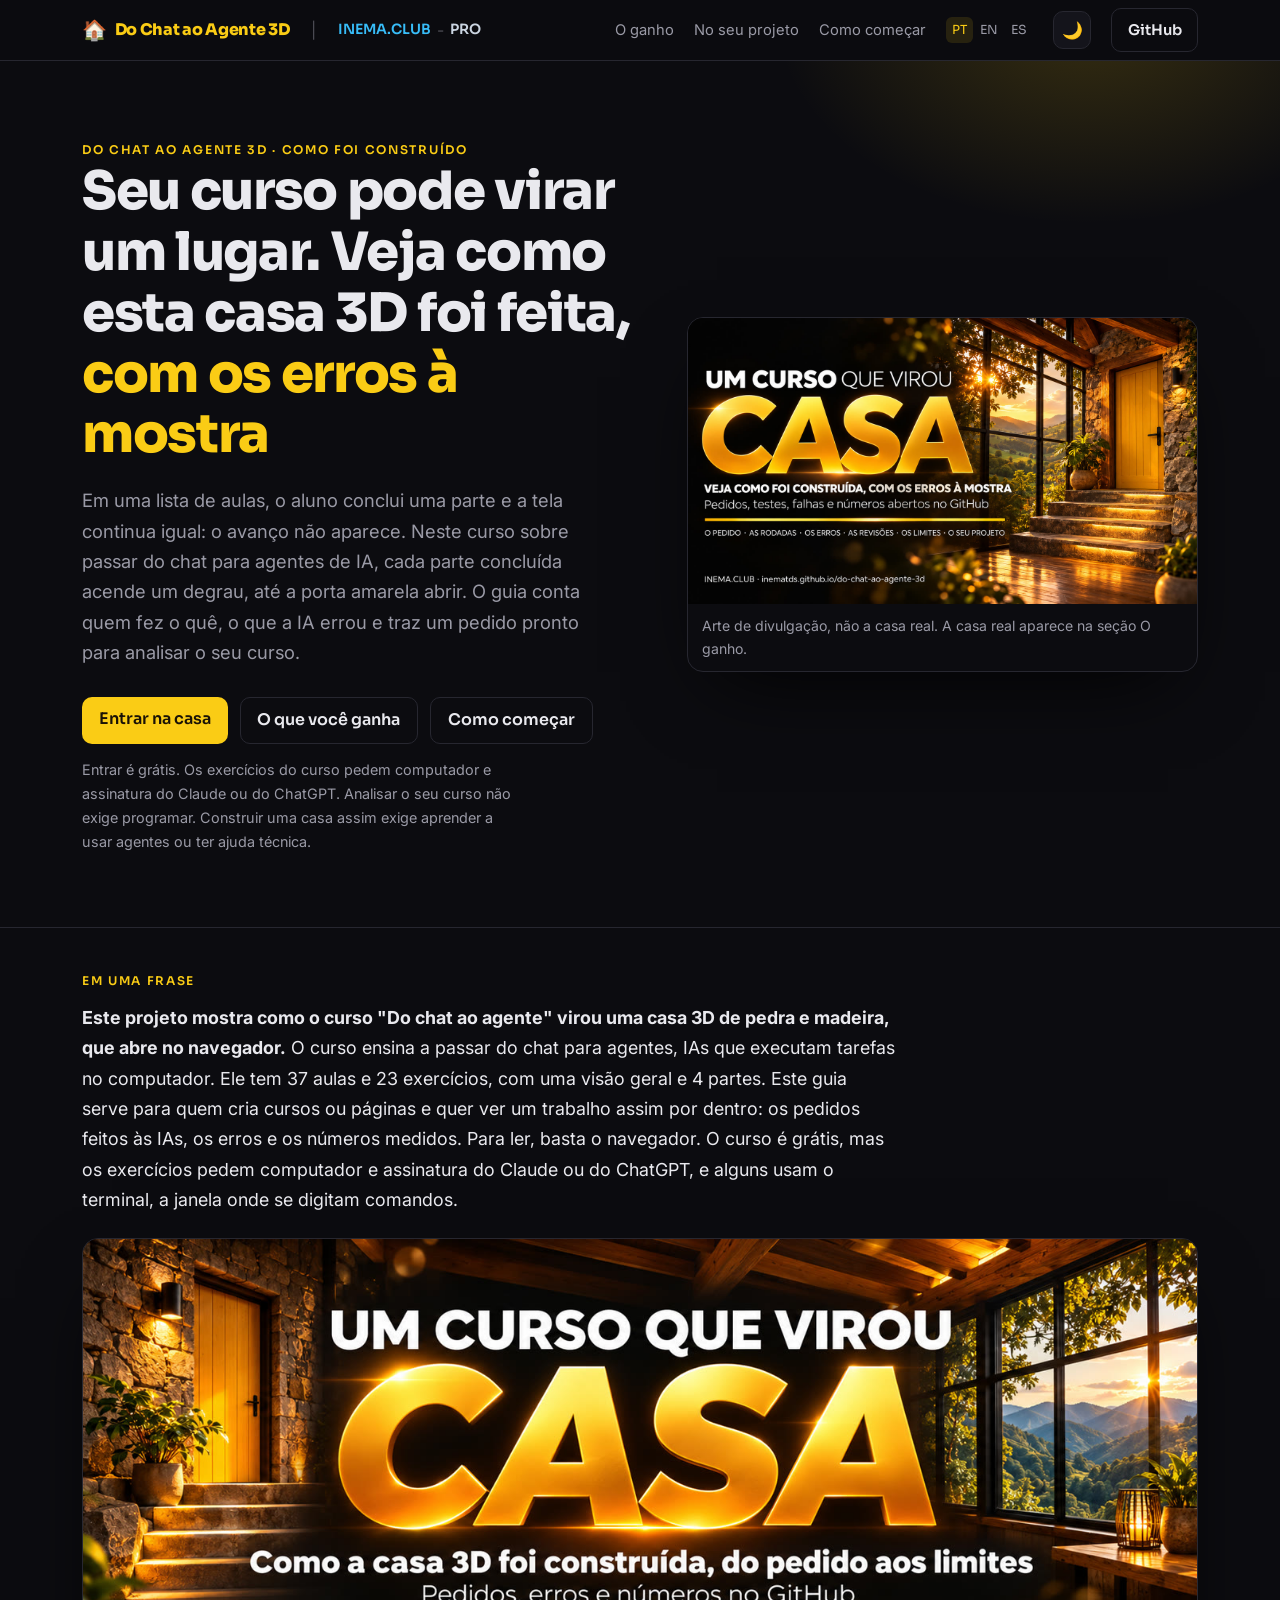
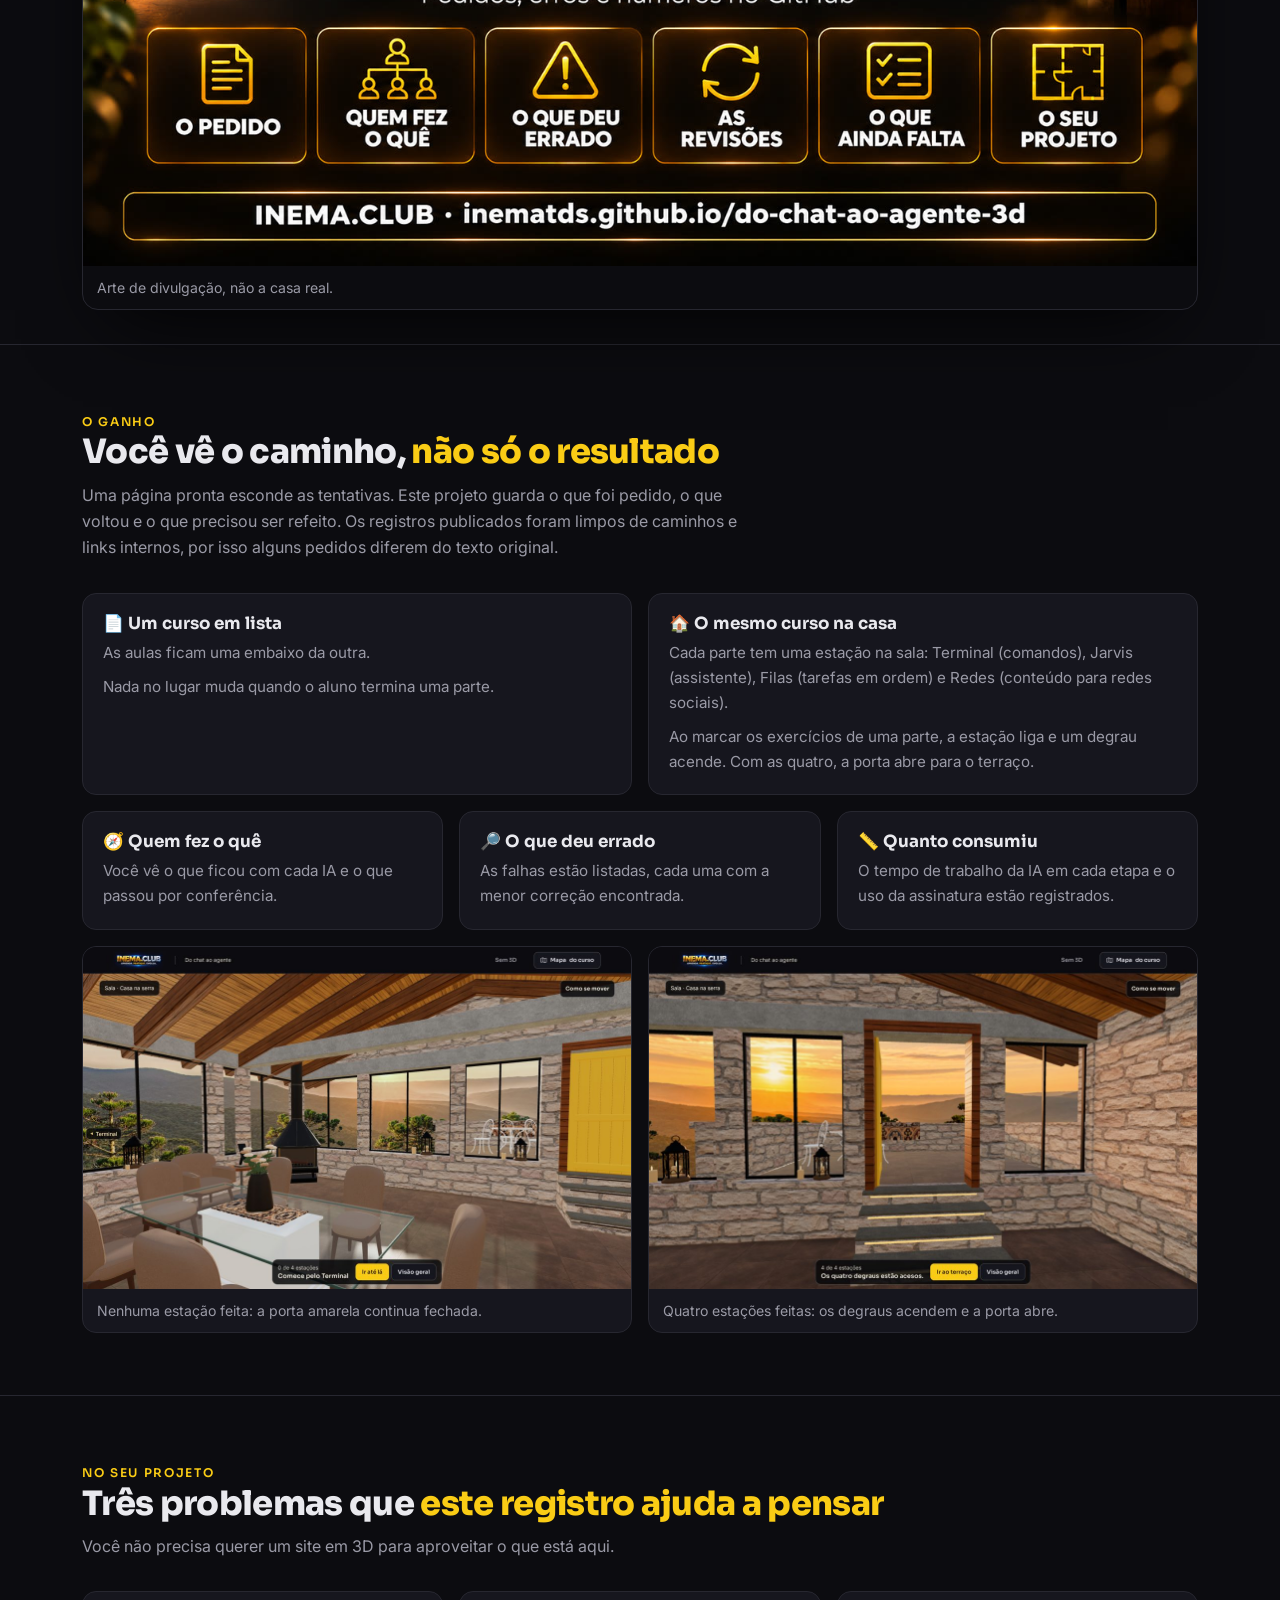
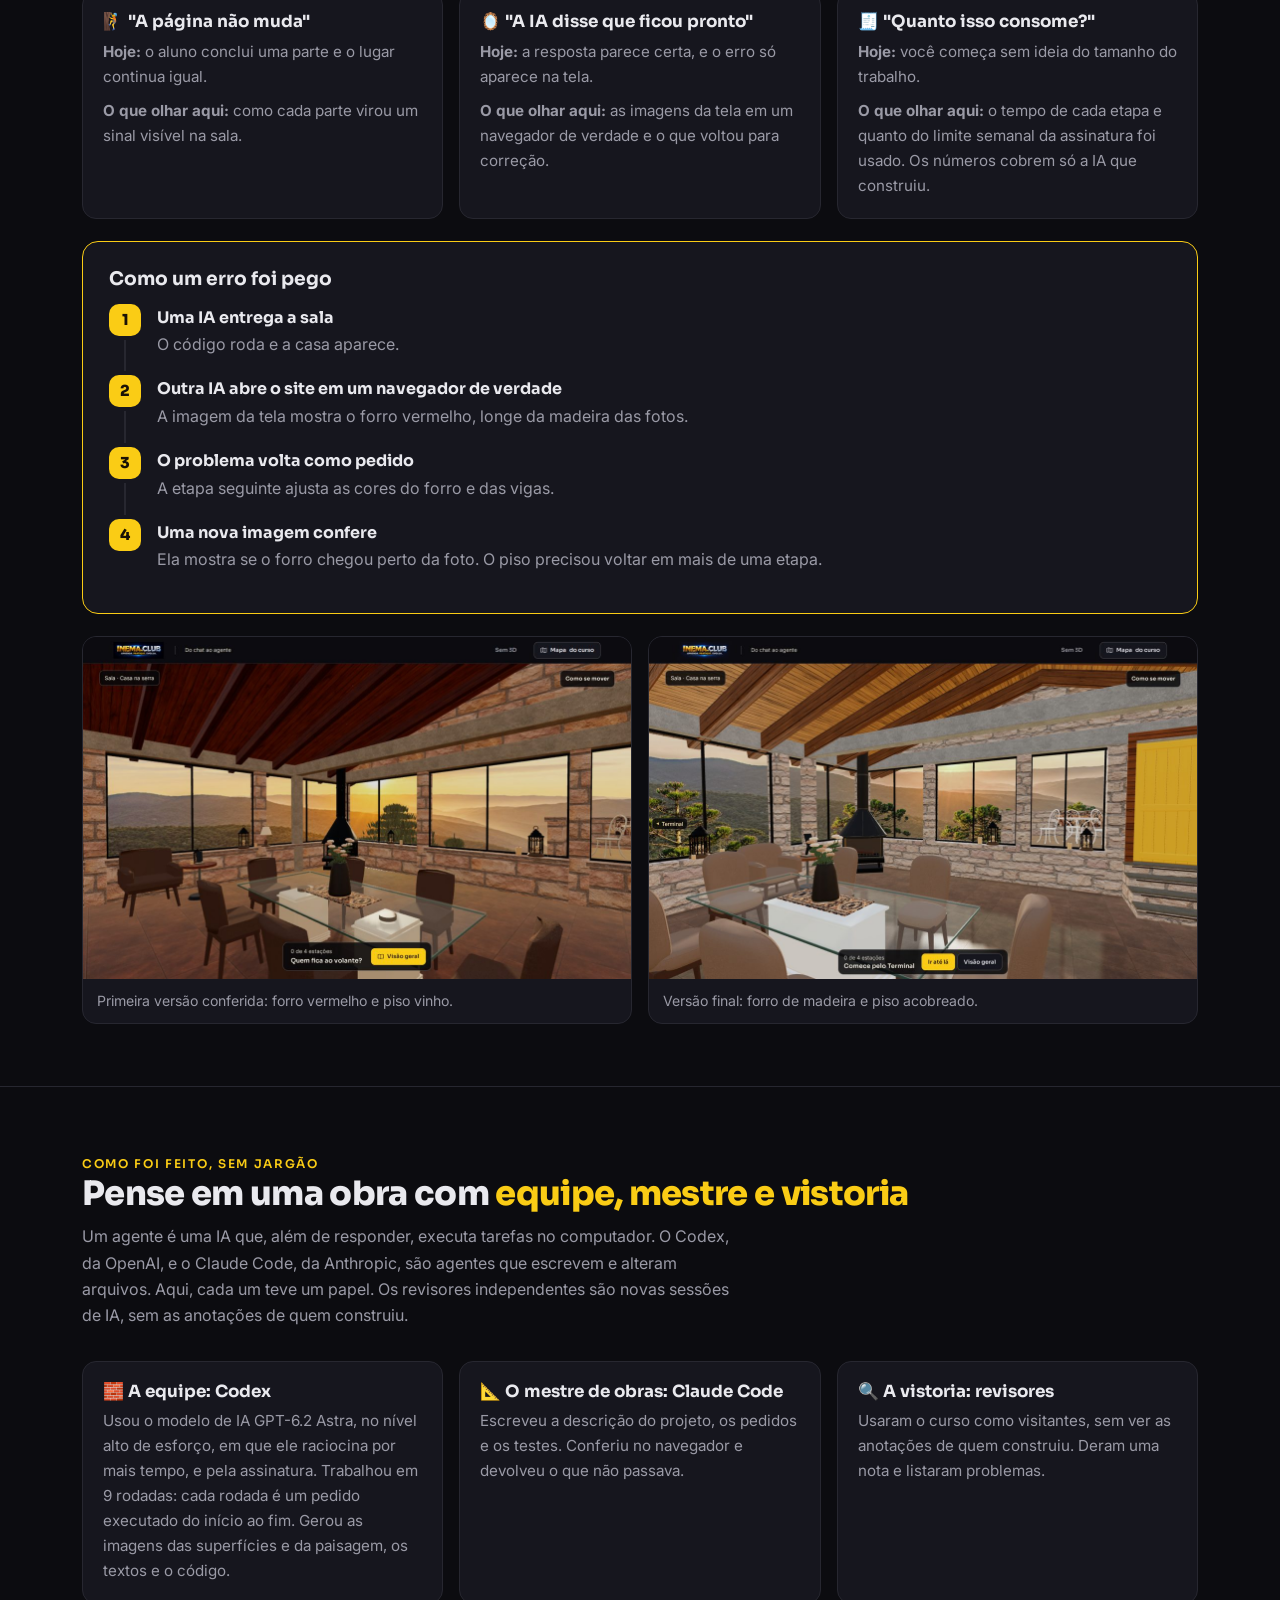
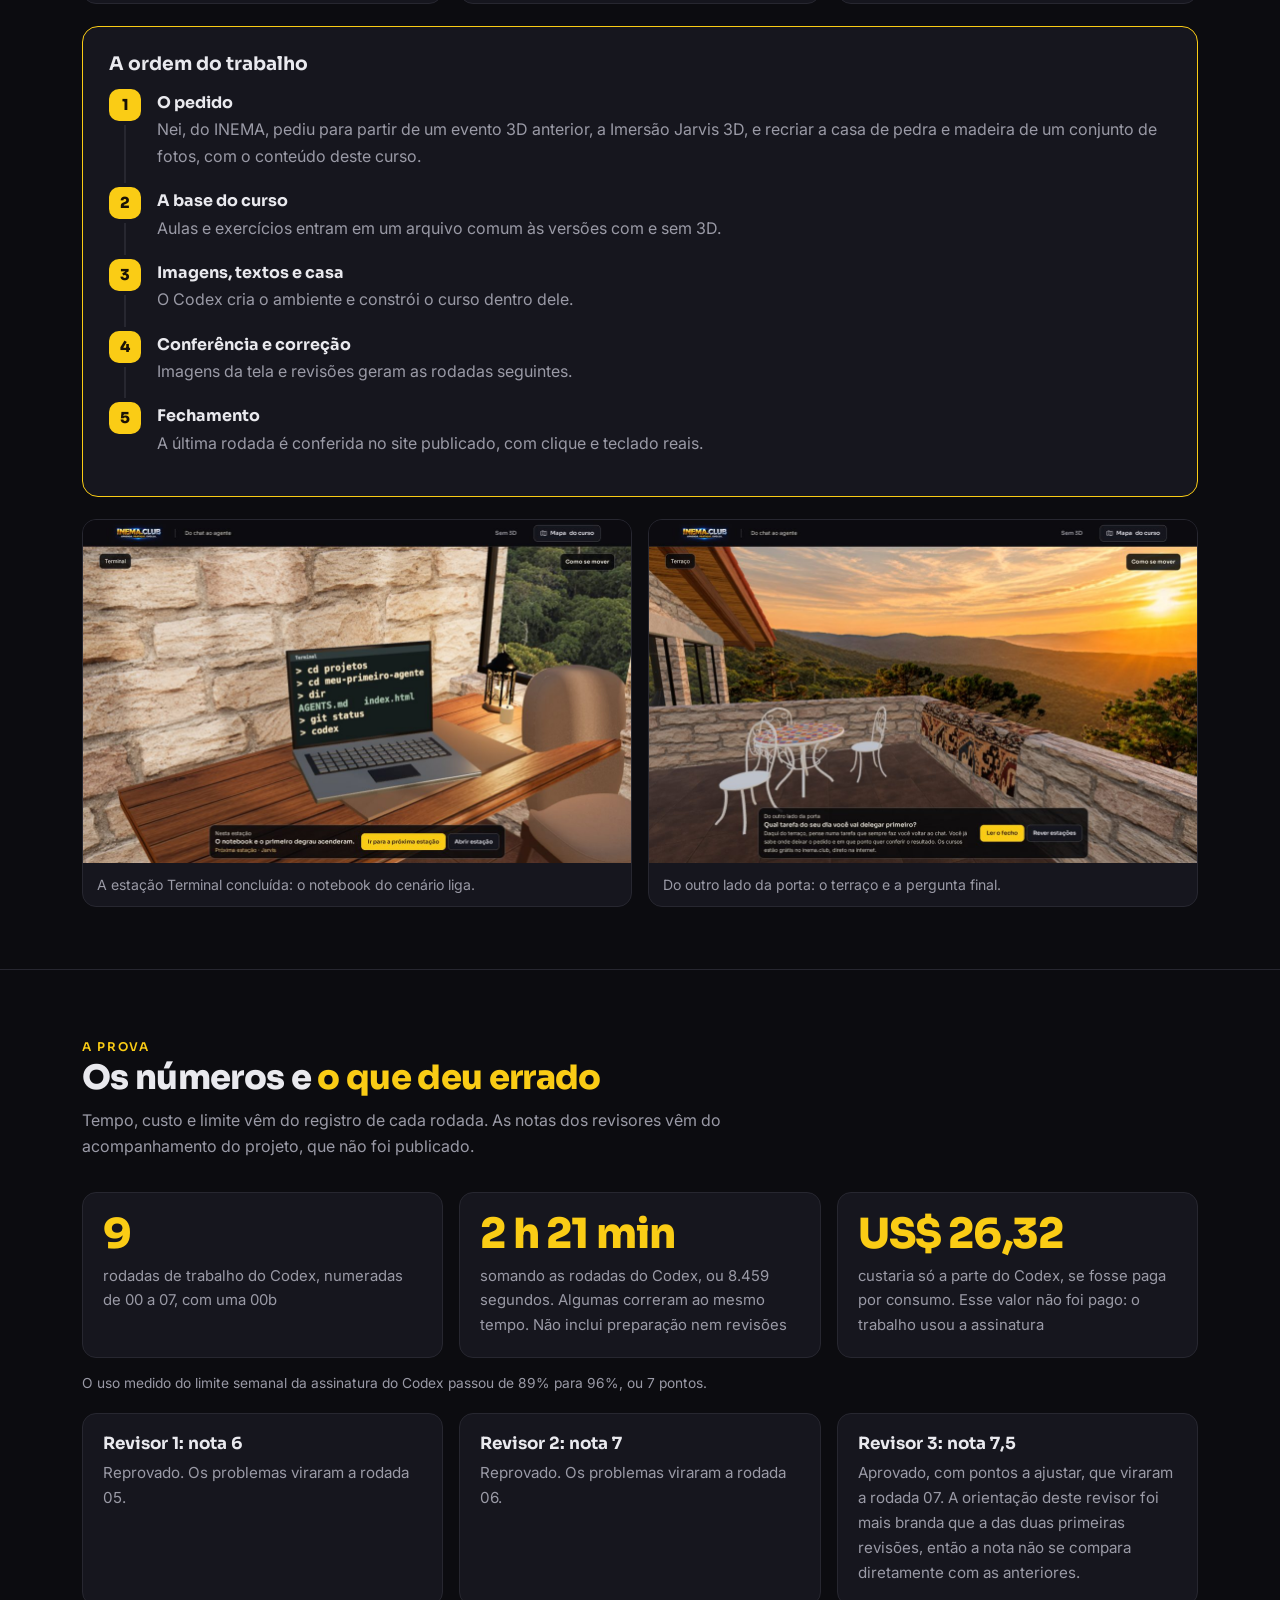
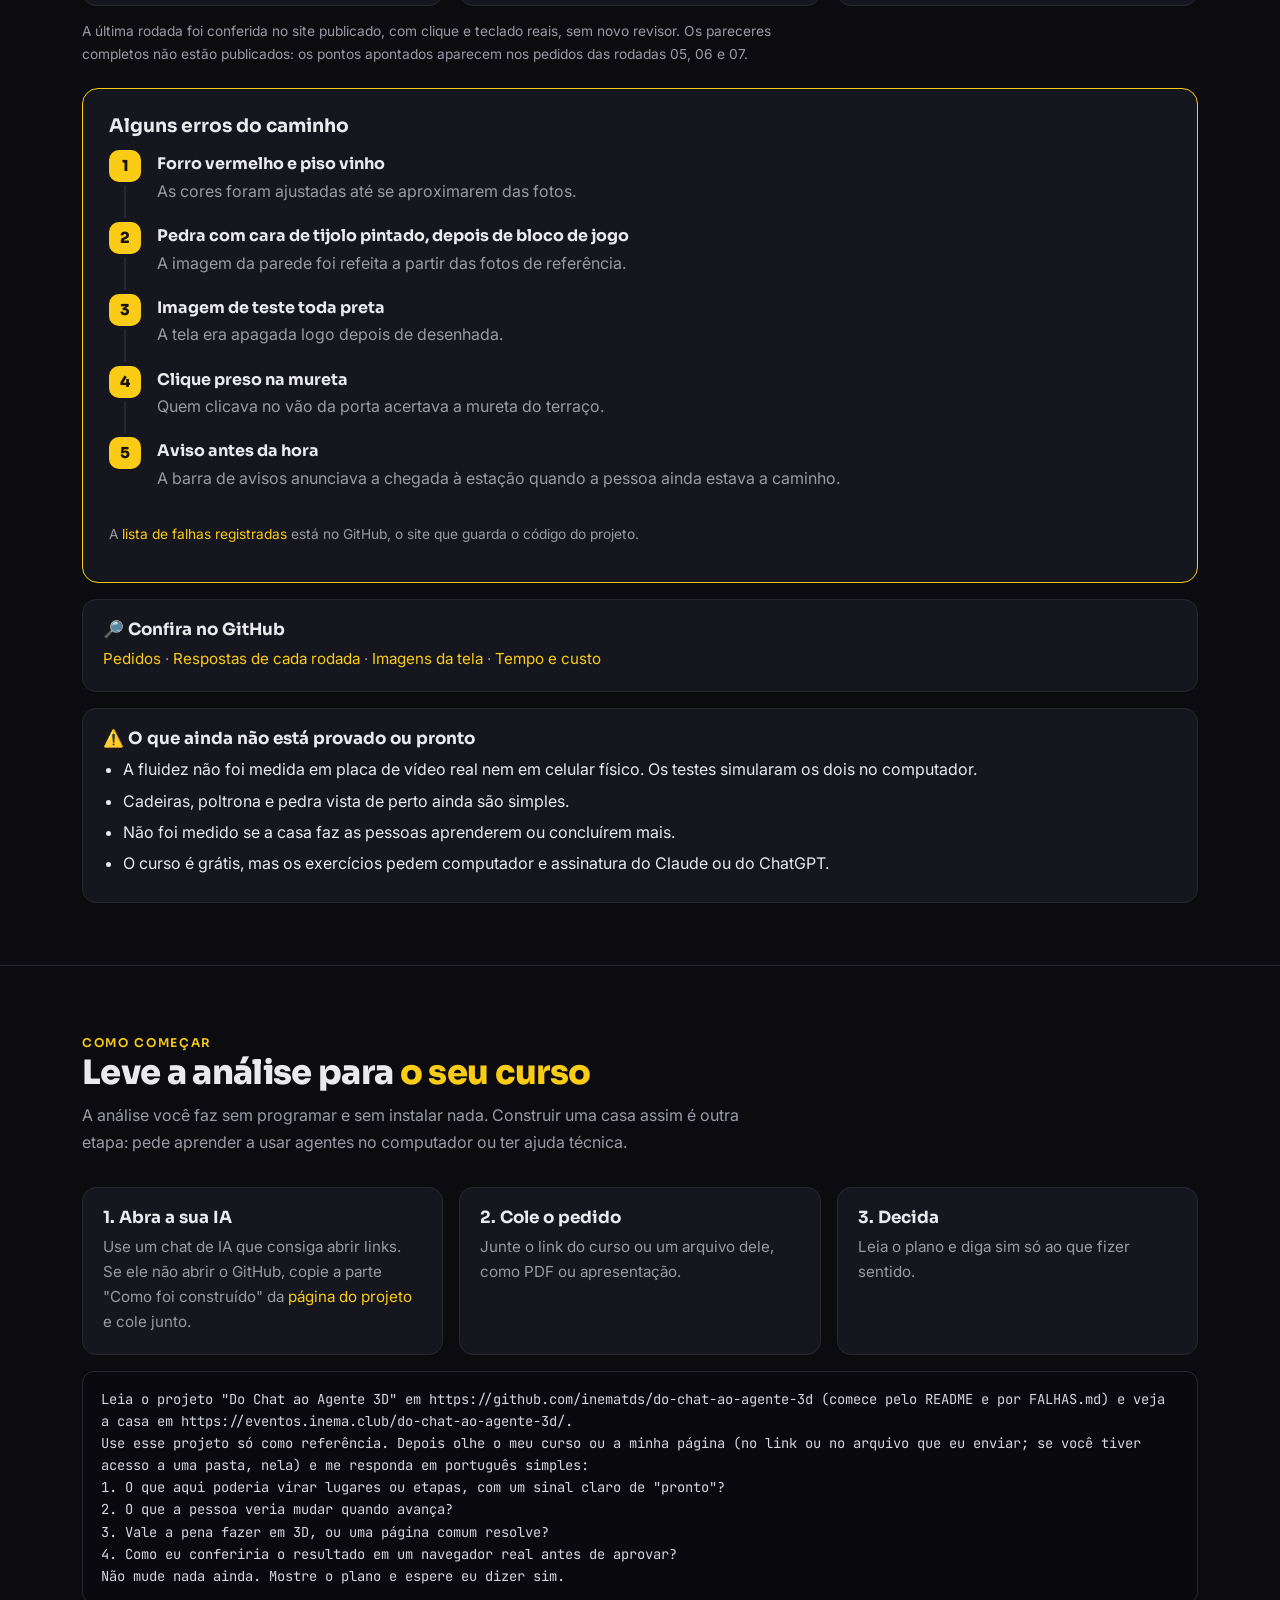
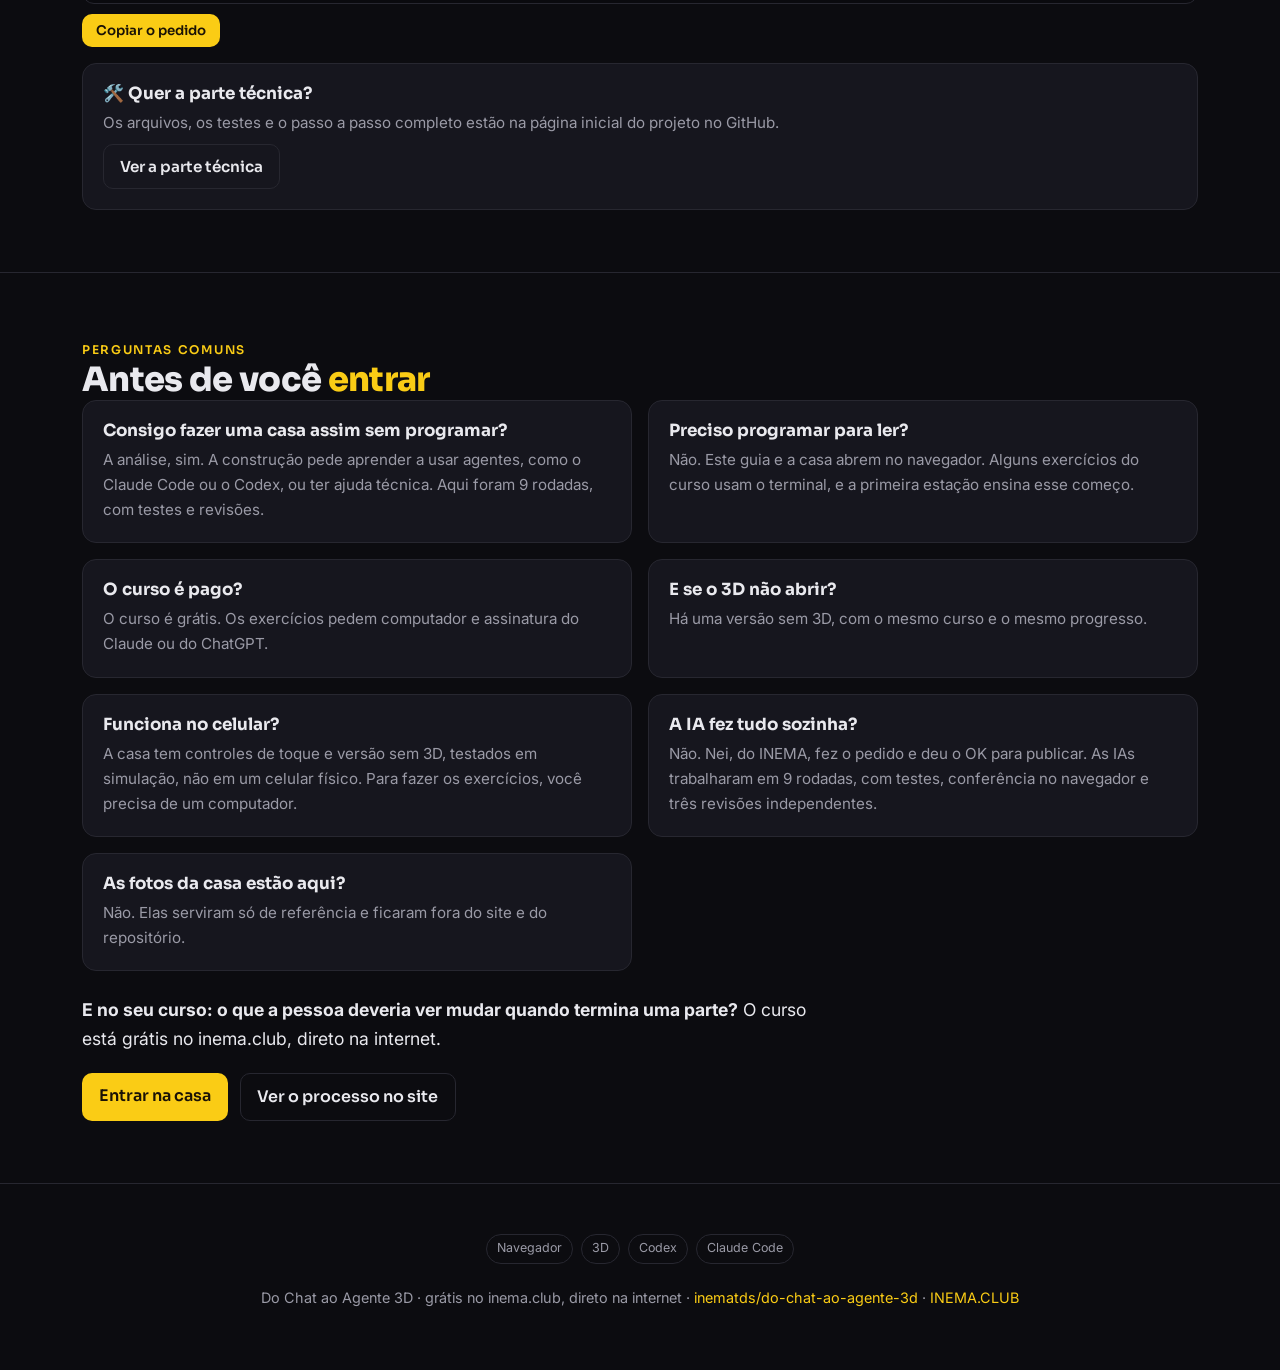
==== guia/index.html @ ab0d3359 "feat: arckhe-do-chat-ao-agente-3d - Arckhé AI" ====
<!DOCTYPE html>
<html lang="pt-BR">
<head>
<meta charset="utf-8">
<meta name="viewport" content="width=device-width, initial-scale=1">
<title>Do Chat ao Agente 3D: como um curso virou uma casa, com os erros à mostra</title>
<meta name="description" content="Veja como o curso Do chat ao agente virou uma casa 3D no navegador: quem fez o quê, o que deu errado, o que foi medido e o que ainda falta.">
<meta property="og:title" content="Do Chat ao Agente 3D: como um curso virou uma casa">
<meta property="og:description" content="Os pedidos, as revisões, os erros e os números de um curso construído em 3D com Codex e Claude Code.">
<link rel="alternate" hreflang="pt-BR" href="https://inematds.github.io/do-chat-ao-agente-3d/guia/">
<link rel="alternate" hreflang="en" href="https://inematds.github.io/do-chat-ao-agente-3d/guia/en/">
<link rel="alternate" hreflang="es" href="https://inematds.github.io/do-chat-ao-agente-3d/guia/es/">
<link rel="canonical" href="https://inematds.github.io/do-chat-ao-agente-3d/guia/">
<meta property="og:image" content="https://inematds.github.io/do-chat-ao-agente-3d/guia/assets/banner.jpg">
<link rel="preconnect" href="https://fonts.googleapis.com">
<link rel="preconnect" href="https://fonts.gstatic.com" crossorigin>
<link href="https://fonts.googleapis.com/css2?family=Sora:wght@400;600;800&family=Inter:wght@400;500;600&family=JetBrains+Mono:wght@400;600&display=swap" rel="stylesheet">
<style>
  :root{
    --bg:#0c0c10; --bg2:#14141b; --card:#16161e; --line:#272730;
    --txt:#e9e9ee; --mut:#9a9aa6; --amb:#FACC15; --amb2:#f0c070; --sky:#38bdf8; --pro:#cbd5e1;
    --fill:#FACC15; --tint:rgba(250,204,21,.12); --ok:#7CE0C6; --bad:#F0918A;
    color-scheme:dark;
  }
  body.light{
    --bg:#f6f7f9; --bg2:#eceef2; --card:#ffffff; --line:#e1e3ea;
    --txt:#1a1a22; --mut:#5b5b68; --amb:#a16207; --amb2:#a16207; --sky:#0369a1; --pro:#b45309;
    --fill:#FACC15; --tint:#FEF9C3; --ok:#0E6B55; --bad:#A83426;
    color-scheme:light;
  }
  body.light .hero .glow{opacity:.5}
  body.light pre{background:#0e0e14;color:#d6d6e0}
  body.light pre .c{color:#8a8a98}
  body.light pre .k{color:#f0c070}
  body.light nav{background:rgba(246,247,249,.85)}
  body.light .amb{color:var(--txt);background:linear-gradient(transparent 55%,#FACC15 55%)}
  *{box-sizing:border-box}
  html{scroll-behavior:smooth}
  body{margin:0;background:var(--bg);color:var(--txt);font:16px/1.65 Inter,system-ui,sans-serif;-webkit-font-smoothing:antialiased}
  h1,h2,h3{font-family:Sora,sans-serif;line-height:1.15;margin:0}
  a{color:var(--amb);text-decoration:none}
  body.light main a:not(.btn),body.light footer a{color:#854d0e;text-decoration:underline;text-decoration-color:#FACC15;text-decoration-thickness:3px}
  code,pre{font-family:"JetBrains Mono",monospace}
  p code,li code,td code{font-size:.9em;background:var(--bg2);border:1px solid var(--line);border-radius:6px;padding:.05em .35em}
  .wrap{max-width:1160px;margin:0 auto;padding:0 22px}
  .mut{color:var(--mut)} .amb{color:var(--amb)}
  .chip{display:inline-block;font-size:.75rem;letter-spacing:.14em;text-transform:uppercase;color:var(--amb);font-weight:600;font-family:Sora}
  nav{position:sticky;top:0;z-index:30;backdrop-filter:blur(12px);background:rgba(12,12,16,.78);border-bottom:1px solid var(--line)}
  nav .wrap{display:flex;align-items:center;gap:22px;height:60px}
  nav .brand{display:flex;align-items:center;gap:8px;font-family:Sora;font-weight:800;letter-spacing:-.02em;color:var(--amb);white-space:nowrap}
  nav .brand .emoji{font-size:1.25rem}
  nav .sep{color:var(--mut);opacity:.45}
  nav .inema{color:var(--sky);font-weight:600;font-size:.88rem;font-family:Sora}
  nav .inema:hover{filter:brightness(1.15)}
  nav .pro{color:var(--pro);font-weight:600;font-size:.88rem;font-family:Sora}
  nav .pro:hover{filter:brightness(1.15)}
  nav .clubpro{display:inline-flex;align-items:center;gap:6px}
  nav .links{margin-left:auto;display:flex;align-items:center;gap:20px;font-size:.92rem}
  nav .links a.sec{color:var(--mut)} nav .links a.sec:hover{color:var(--txt)}
  .lang{display:inline-flex;gap:2px;font-family:Sora;font-size:.78rem}
  .lang a{color:var(--mut);padding:.2em .45em;border-radius:6px} .lang a.on{color:var(--amb);background:var(--tint)}
  .tgl{background:var(--bg2);border:1px solid var(--line);color:var(--txt);width:38px;height:38px;border-radius:10px;cursor:pointer;display:inline-flex;align-items:center;justify-content:center;font-size:1.05rem}
  .tgl:hover{border-color:var(--amb)}
  .btn{display:inline-block;background:var(--fill);color:#1a1206;font-weight:600;padding:.6em 1.05em;border-radius:10px;font-family:Sora}
  .btn.ghost{background:transparent;color:var(--txt);border:1px solid var(--line)}
  nav .links a.sec{white-space:nowrap}
  @media(max-width:1360px){nav .links a.opt{display:none}}
  @media(max-width:860px){nav .links a.sec{display:none}}
  @media(max-width:520px){nav .wrap{gap:8px;padding:8px 14px;height:auto;flex-wrap:wrap} nav .links{gap:8px;margin-left:0;width:100%;justify-content:space-between} nav .btn{padding:.45em .7em;font-size:.82rem} .tgl{width:34px;height:34px}}
  .hero{position:relative;overflow:hidden;border-bottom:1px solid var(--line)}
  .hero .glow{position:absolute;inset:-40% -20% auto auto;width:70%;height:600px;background:radial-gradient(closest-side,rgba(250,204,21,.18),transparent 70%);pointer-events:none}
  .hero .wrap{display:grid;grid-template-columns:1.05fr .95fr;gap:40px;align-items:center;padding:74px 22px}
  .hero h1{font-size:clamp(2.1rem,4.6vw,3.3rem);font-weight:800;letter-spacing:-.025em}
  .hero p.lead{font-size:1.15rem;color:var(--mut);margin:1.1em 0 1.6em;max-width:44ch}
  .hero .cta{display:flex;gap:12px;flex-wrap:wrap}
  .hero figure{margin:0;border-radius:16px;overflow:hidden;border:1px solid var(--line);box-shadow:0 30px 80px -30px #000}
  .hero figure img{width:100%;height:auto;display:block}
  .resumo{padding:38px 0 34px;border-bottom:1px solid var(--line)}
  .resumo p{font-size:1.12rem;line-height:1.7;max-width:74ch;margin:.55em 0 0}
  @media(max-width:780px){.hero .wrap{grid-template-columns:1fr;padding:48px 22px}}
  section{padding:62px 0;border-bottom:1px solid var(--line)}
  section h2{font-size:clamp(1.5rem,3.4vw,2.1rem);font-weight:800;letter-spacing:-.02em}
  section .sub{color:var(--mut);margin:.6em 0 2em;max-width:66ch}
  .grid{display:grid;gap:16px}
  .g3{grid-template-columns:repeat(3,1fr)} .g4{grid-template-columns:repeat(4,1fr)} .g2{grid-template-columns:repeat(2,1fr)}
  @media(max-width:820px){.g3,.g4{grid-template-columns:1fr 1fr}}
  @media(max-width:540px){.g2,.g3,.g4{grid-template-columns:1fr}}
  .card{background:var(--card);border:1px solid var(--line);border-radius:14px;padding:20px;min-width:0}
  .card h3{font-size:1.05rem;margin-bottom:.4em}
  .card p{color:var(--mut);font-size:.95rem;margin:0}
  .card p+p{margin-top:.6em}
  .flow{display:flex;flex-wrap:wrap;gap:8px;align-items:center;margin-top:10px}
  .flow span{background:var(--card);border:1px solid var(--line);border-radius:999px;padding:.45em .9em;font-size:.85rem;font-family:Sora;font-weight:600}
  .flow .arr{color:var(--amb);border:none;background:none;padding:0 .1em}
  pre{background:#0a0a0e;border:1px solid var(--line);border-radius:12px;padding:16px 18px;overflow:auto;font-size:.86rem;line-height:1.6;color:#d6d6e0;margin:.4em 0 0}
  pre .c{color:#7d7d8a} pre .k{color:var(--amb2)} pre .s{color:#9ece6a}
  .step{display:grid;grid-template-columns:46px minmax(0,1fr);gap:16px;margin-bottom:28px}
  .step>div{min-width:0}
  .step .b{width:46px;height:46px;border-radius:12px;background:var(--fill);color:#1a1206;font-family:Sora;font-weight:800;font-size:1.25rem;display:flex;align-items:center;justify-content:center}
  .step h3{font-size:1.12rem;margin-bottom:.3em}
  .step p{color:var(--mut);margin:.2em 0 .5em}
  .quem{display:inline-block;font-family:Sora;font-size:.75rem;letter-spacing:.06em;color:var(--txt);background:var(--tint);border:1px solid var(--line);border-radius:999px;padding:.1em .7em;margin-left:.5em;vertical-align:middle;font-weight:600}
  footer{padding:46px 0;text-align:center;color:var(--mut);font-size:.9rem}
  .pill{display:inline-block;border:1px solid var(--line);border-radius:999px;padding:.3em .8em;font-size:.78rem;color:var(--mut);margin:4px}
  /* números */
  .stats{display:grid;grid-template-columns:repeat(3,1fr);gap:16px;margin-top:26px}
  @media(max-width:720px){.stats{grid-template-columns:1fr}}
  .stat{background:var(--card);border:1px solid var(--line);border-radius:14px;padding:20px}
  .stat b{display:block;font:800 clamp(1.9rem,4vw,2.6rem)/1.05 Sora,sans-serif;letter-spacing:-.02em;color:var(--amb)}
  body.light .stat b{color:var(--txt)}
  .stat span{display:block;color:var(--mut);font-size:.93rem;margin-top:.5em}
  .fonte{font-size:.86rem;color:var(--mut);margin-top:14px;max-width:80ch}
  /* trocas */
  .troca{display:grid;grid-template-columns:64px minmax(0,1fr);gap:18px;padding:26px 0;border-top:1px solid var(--line)}
  .troca:first-of-type{border-top:none}
  .troca .n{width:64px;height:64px;border-radius:14px;border:1px solid var(--line);background:var(--card);display:flex;align-items:center;justify-content:center;font:800 1.6rem Sora,sans-serif;color:var(--amb)}
  body.light .troca .n{color:var(--txt);background:var(--fill);border-color:var(--fill)}
  .troca h3{font-size:1.3rem;margin-bottom:.35em}
  .troca p{margin:.35em 0;max-width:72ch}
  .troca .ex{margin-top:.8em;background:var(--card);border:1px solid var(--line);border-left:3px solid var(--fill);border-radius:10px;padding:12px 16px;font-size:.95rem;color:var(--mut);max-width:76ch}
  .troca .ex b{color:var(--txt)}
  @media(max-width:540px){.troca{grid-template-columns:1fr}}
  /* três finais */
  .vs{display:grid;grid-template-columns:repeat(3,1fr);gap:14px;margin-top:14px;max-width:900px}
  @media(max-width:720px){.vs{grid-template-columns:1fr}}
  .vs div{background:var(--card);border:1px solid var(--line);border-radius:12px;padding:14px 16px;font-size:.93rem}
  .vs strong{display:block;font-family:Sora;margin-bottom:.25em}
  .vs .r{display:block;margin-top:.5em;font-weight:600}
  .vs .r.bad{color:var(--bad)} .vs .r.ok{color:var(--ok)}
  .card ul{margin:8px 0 0;padding-left:20px}.card li{margin:5px 0}
  /* prova */
  .prova{background:var(--card);border:1px solid var(--amb);border-radius:16px;padding:26px 26px 22px;margin-top:6px}
  body.light .prova{border-color:#EAB308}
  .tl{list-style:none;margin:0;padding:0;counter-reset:t}
  .tl li{position:relative;padding:0 0 18px 48px;counter-increment:t}
  .tl li::before{content:counter(t);position:absolute;left:0;top:0;width:32px;height:32px;border-radius:10px;background:var(--fill);color:#1a1206;font:800 .95rem/32px Sora,sans-serif;text-align:center}
  .tl li::after{content:"";position:absolute;left:15px;top:36px;bottom:4px;width:2px;background:var(--line)}
  .tl li:last-child::after{display:none}
  .tl b{font-family:Sora}
  blockquote{margin:6px 0 0;padding:14px 18px;border-left:3px solid var(--fill);background:var(--bg2);border-radius:0 10px 10px 0;font-size:1.02rem}
  .prova .rod{font-size:.86rem;color:var(--mut);margin-top:14px}
  /* parte técnica */
  .techhead{background:var(--bg2);border-top:3px solid var(--fill);padding:58px 0 8px}
  .techhead h2{font-size:clamp(1.5rem,3.4vw,2.1rem);font-weight:800;letter-spacing:-.02em;margin:.3em 0 0}
  .techhead .sub{color:var(--mut);margin:.6em 0 1.2em;max-width:66ch}
  .techzone{background:var(--bg2)}
  .techzone .card{background:var(--card)}
  .tbl{width:100%;border-collapse:collapse;font-size:.93rem}
  .tbl th,.tbl td{text-align:left;padding:10px 12px;border-bottom:1px solid var(--line);vertical-align:top}
  .tbl th{font-family:Sora;font-size:.8rem;letter-spacing:.06em;text-transform:uppercase;color:var(--mut)}
  .tblwrap{overflow-x:auto;border:1px solid var(--line);border-radius:14px;background:var(--card)}
  @media(max-width:600px){.tbl thead{display:none} .tbl tr{display:block;border-bottom:1px solid var(--line);padding:6px 0} .tbl tr:last-child{border-bottom:none} .tbl td{display:block;border:none;padding:4px 14px}}
  .shot{margin:0;border-radius:14px;overflow:hidden;border:1px solid var(--line);background:var(--card)}
  .shot img{width:100%;height:auto;display:block}
  .shot figcaption{padding:10px 14px;font-size:.88rem;color:var(--mut)}
  .palco{display:flex;flex-direction:column;gap:.45em}
  .palco .num{font:800 1.5rem/1 Sora,sans-serif;color:var(--amb)}
  body.light .palco .num{color:var(--txt)}
  .palco .tag{font-size:.82rem;color:var(--mut)}
  .entrar{display:flex;flex-wrap:wrap;gap:12px;margin-top:20px}
  .entrar .btn{margin-right:0}
  img{max-width:100%}
  @media(max-width:1560px){nav .links a.opt{display:none}}
  @media(max-width:520px){nav{position:static} nav .brand+.sep{display:none}}
</style>
</head>
<body>
<nav><div class="wrap">
  <a class="brand" href="#top"><span class="emoji">🏠</span> Do Chat ao Agente 3D</a>
  <span class="sep">|</span>
  <span class="clubpro">
    <a class="inema" href="https://inema.club" target="_blank" rel="noopener">INEMA.CLUB</a>
    <span class="sep">-</span>
    <a class="pro" href="https://inema.pro" target="_blank" rel="noopener">PRO</a>
  </span>
  <div class="links">
    <a class="sec" href="#explicado">O ganho</a>
    <a class="sec" href="#dia">No seu projeto</a>
    <a class="sec opt" href="#como">Como foi feito</a>
    <a class="sec opt" href="#prova">A prova</a>
    <a class="sec" href="#comecar">Como começar</a>
    <span class="lang"><a class="on" href="./">PT</a><a href="en/">EN</a><a href="es/">ES</a></span>
    <button class="tgl" id="themeToggle" aria-label="Alternar tema" title="Alternar tema">🌙</button>
    <a class="btn ghost" href="https://github.com/inematds/do-chat-ao-agente-3d" target="_blank" rel="noopener">GitHub</a>
  </div>
</div></nav>

<header class="hero" id="top">
  <div class="glow"></div>
  <div class="wrap">
    <div>
      <span class="chip">Do Chat ao Agente 3D · como foi construído</span>
      <h1>Seu curso pode virar um lugar. Veja como esta casa 3D foi feita, <span class="amb">com os erros à mostra</span></h1>
      <p class="lead">Em uma lista de aulas, o aluno conclui uma parte e a tela continua igual: o avanço não aparece. Neste curso sobre passar do chat para agentes de IA, cada parte concluída acende um degrau, até a porta amarela abrir. O guia conta quem fez o quê, o que a IA errou e traz um pedido pronto para analisar o seu curso.</p>
      <div class="cta">
        <a class="btn" href="https://eventos.inema.club/do-chat-ao-agente-3d/" target="_blank" rel="noopener">Entrar na casa</a>
        <a class="btn ghost" href="#explicado">O que você ganha</a>
        <a class="btn ghost" href="#comecar">Como começar</a>
      </div>
      <p class="mut" style="font-size:.9rem;margin:14px 0 0;max-width:48ch">Entrar é grátis. Os exercícios do curso pedem computador e assinatura do Claude ou do ChatGPT. Analisar o seu curso não exige programar. Construir uma casa assim exige aprender a usar agentes ou ter ajuda técnica.</p>
    </div>
    <figure><img src="assets/banner.jpg" alt="Um curso que virou casa: veja como foi construída, com os erros à mostra"><figcaption style="padding:10px 14px;font-size:.88rem;color:var(--mut)">Arte de divulgação, não a casa real. A casa real aparece na seção O ganho.</figcaption></figure>
  </div>
</header>

<main>
<section id="resumo" class="resumo"><div class="wrap">
  <span class="chip">Em uma frase</span>
  <p><strong>Este projeto mostra como o curso "Do chat ao agente" virou uma casa 3D de pedra e madeira, que abre no navegador.</strong> O curso ensina a passar do chat para agentes, IAs que executam tarefas no computador. Ele tem 37 aulas e 23 exercícios, com uma visão geral e 4 partes. Este guia serve para quem cria cursos ou páginas e quer ver um trabalho assim por dentro: os pedidos feitos às IAs, os erros e os números medidos. Para ler, basta o navegador. O curso é grátis, mas os exercícios pedem computador e assinatura do Claude ou do ChatGPT, e alguns usam o terminal, a janela onde se digitam comandos.</p>
  <figure style="margin:22px 0 0;border-radius:16px;overflow:hidden;border:1px solid var(--line);box-shadow:0 30px 80px -30px #000"><img src="assets/banner-grade.jpg" alt="O pedido, quem fez o quê, o que deu errado, as revisões, o que ainda falta e o seu projeto" loading="lazy" style="width:100%;display:block"><figcaption style="padding:10px 14px;font-size:.88rem;color:var(--mut)">Arte de divulgação, não a casa real.</figcaption></figure>
</div></section>

<!-- VIDEO: entra o explicavideo do projeto quando publicado -->

<section id="explicado"><div class="wrap">
  <span class="chip">O ganho</span>
  <h2>Você vê o caminho, <span class="amb">não só o resultado</span></h2>
  <p class="sub">Uma página pronta esconde as tentativas. Este projeto guarda o que foi pedido, o que voltou e o que precisou ser refeito. Os registros publicados foram limpos de caminhos e links internos, por isso alguns pedidos diferem do texto original.</p>
  <div class="grid g2">
    <div class="card"><h3>📄 Um curso em lista</h3><p>As aulas ficam uma embaixo da outra.</p><p>Nada no lugar muda quando o aluno termina uma parte.</p></div>
    <div class="card"><h3>🏠 O mesmo curso na casa</h3><p>Cada parte tem uma estação na sala: Terminal (comandos), Jarvis (assistente), Filas (tarefas em ordem) e Redes (conteúdo para redes sociais).</p><p>Ao marcar os exercícios de uma parte, a estação liga e um degrau acende. Com as quatro, a porta abre para o terraço.</p></div>
  </div>
  <div class="grid g3" style="margin-top:16px">
    <div class="card"><h3>🧭 Quem fez o quê</h3><p>Você vê o que ficou com cada IA e o que passou por conferência.</p></div>
    <div class="card"><h3>🔎 O que deu errado</h3><p>As falhas estão listadas, cada uma com a menor correção encontrada.</p></div>
    <div class="card"><h3>📏 Quanto consumiu</h3><p>O tempo de trabalho da IA em cada etapa e o uso da assinatura estão registrados.</p></div>
  </div>
  <div class="grid g2" style="margin-top:16px">
    <figure class="shot"><img src="assets/sala.jpg" alt="Sala da casa 3D com mesa de vidro, lareira preta, janelões para o vale e a porta amarela fechada" loading="lazy"><figcaption>Nenhuma estação feita: a porta amarela continua fechada.</figcaption></figure>
    <figure class="shot"><img src="assets/porta.jpg" alt="Quatro degraus acesos levando à porta amarela aberta, com o pôr do sol ao fundo" loading="lazy"><figcaption>Quatro estações feitas: os degraus acendem e a porta abre.</figcaption></figure>
  </div>
</div></section>

<section id="dia"><div class="wrap">
  <span class="chip">No seu projeto</span>
  <h2>Três problemas que <span class="amb">este registro ajuda a pensar</span></h2>
  <p class="sub">Você não precisa querer um site em 3D para aproveitar o que está aqui.</p>
  <div class="grid g3">
    <div class="card"><h3>🧗 "A página não muda"</h3><p><strong>Hoje:</strong> o aluno conclui uma parte e o lugar continua igual.</p><p><strong>O que olhar aqui:</strong> como cada parte virou um sinal visível na sala.</p></div>
    <div class="card"><h3>🪞 "A IA disse que ficou pronto"</h3><p><strong>Hoje:</strong> a resposta parece certa, e o erro só aparece na tela.</p><p><strong>O que olhar aqui:</strong> as imagens da tela em um navegador de verdade e o que voltou para correção.</p></div>
    <div class="card"><h3>🧾 "Quanto isso consome?"</h3><p><strong>Hoje:</strong> você começa sem ideia do tamanho do trabalho.</p><p><strong>O que olhar aqui:</strong> o tempo de cada etapa e quanto do limite semanal da assinatura foi usado. Os números cobrem só a IA que construiu.</p></div>
  </div>
  <div class="prova" style="margin-top:22px">
    <h3 style="margin-bottom:14px">Como um erro foi pego</h3>
    <ol class="tl">
      <li><b>Uma IA entrega a sala</b><br><span class="mut">O código roda e a casa aparece.</span></li>
      <li><b>Outra IA abre o site em um navegador de verdade</b><br><span class="mut">A imagem da tela mostra o forro vermelho, longe da madeira das fotos.</span></li>
      <li><b>O problema volta como pedido</b><br><span class="mut">A etapa seguinte ajusta as cores do forro e das vigas.</span></li>
      <li><b>Uma nova imagem confere</b><br><span class="mut">Ela mostra se o forro chegou perto da foto. O piso precisou voltar em mais de uma etapa.</span></li>
    </ol>
  </div>
  <div class="grid g2" style="margin-top:22px">
    <figure class="shot"><img src="assets/sala-antes.jpg" alt="Primeira versão da sala, com forro vermelho e piso vinho" loading="lazy"><figcaption>Primeira versão conferida: forro vermelho e piso vinho.</figcaption></figure>
    <figure class="shot"><img src="assets/sala.jpg" alt="Versão final da sala, com forro de madeira clara e piso acobreado" loading="lazy"><figcaption>Versão final: forro de madeira e piso acobreado.</figcaption></figure>
  </div>
</div></section>

<section id="como"><div class="wrap">
  <span class="chip">Como foi feito, sem jargão</span>
  <h2>Pense em uma obra com <span class="amb">equipe, mestre e vistoria</span></h2>
  <p class="sub">Um agente é uma IA que, além de responder, executa tarefas no computador. O Codex, da OpenAI, e o Claude Code, da Anthropic, são agentes que escrevem e alteram arquivos. Aqui, cada um teve um papel. Os revisores independentes são novas sessões de IA, sem as anotações de quem construiu.</p>
  <div class="grid g3">
    <div class="card"><h3>🧱 A equipe: Codex</h3><p>Usou o modelo de IA GPT-6.2 Astra, no nível alto de esforço, em que ele raciocina por mais tempo, e pela assinatura. Trabalhou em 9 rodadas: cada rodada é um pedido executado do início ao fim. Gerou as imagens das superfícies e da paisagem, os textos e o código.</p></div>
    <div class="card"><h3>📐 O mestre de obras: Claude Code</h3><p>Escreveu a descrição do projeto, os pedidos e os testes. Conferiu no navegador e devolveu o que não passava.</p></div>
    <div class="card"><h3>🔍 A vistoria: revisores</h3><p>Usaram o curso como visitantes, sem ver as anotações de quem construiu. Deram uma nota e listaram problemas.</p></div>
  </div>
  <div class="prova" style="margin-top:22px">
    <h3 style="margin-bottom:14px">A ordem do trabalho</h3>
    <ol class="tl">
      <li><b>O pedido</b><br><span class="mut">Nei, do INEMA, pediu para partir de um evento 3D anterior, a Imersão Jarvis 3D, e recriar a casa de pedra e madeira de um conjunto de fotos, com o conteúdo deste curso.</span></li>
      <li><b>A base do curso</b><br><span class="mut">Aulas e exercícios entram em um arquivo comum às versões com e sem 3D.</span></li>
      <li><b>Imagens, textos e casa</b><br><span class="mut">O Codex cria o ambiente e constrói o curso dentro dele.</span></li>
      <li><b>Conferência e correção</b><br><span class="mut">Imagens da tela e revisões geram as rodadas seguintes.</span></li>
      <li><b>Fechamento</b><br><span class="mut">A última rodada é conferida no site publicado, com clique e teclado reais.</span></li>
    </ol>
  </div>
  <div class="grid g2" style="margin-top:22px">
    <figure class="shot"><img src="assets/estacao.jpg" alt="Notebook na estação Terminal, com comandos na tela, depois de concluída" loading="lazy"><figcaption>A estação Terminal concluída: o notebook do cenário liga.</figcaption></figure>
    <figure class="shot"><img src="assets/terraco.jpg" alt="Terraço com mesa de mosaico, cadeiras brancas e vista do vale ao pôr do sol" loading="lazy"><figcaption>Do outro lado da porta: o terraço e a pergunta final.</figcaption></figure>
  </div>
</div></section>

<section id="prova"><div class="wrap">
  <span class="chip">A prova</span>
  <h2>Os números e <span class="amb">o que deu errado</span></h2>
  <p class="sub">Tempo, custo e limite vêm do registro de cada rodada. As notas dos revisores vêm do acompanhamento do projeto, que não foi publicado.</p>
  <div class="stats">
    <div class="stat"><b>9</b><span>rodadas de trabalho do Codex, numeradas de 00 a 07, com uma 00b</span></div>
    <div class="stat"><b>2 h 21 min</b><span>somando as rodadas do Codex, ou 8.459 segundos. Algumas correram ao mesmo tempo. Não inclui preparação nem revisões</span></div>
    <div class="stat"><b>US$ 26,32</b><span>custaria só a parte do Codex, se fosse paga por consumo. Esse valor não foi pago: o trabalho usou a assinatura</span></div>
  </div>
  <p class="fonte">O uso medido do limite semanal da assinatura do Codex passou de 89% para 96%, ou 7 pontos.</p>
  <div class="grid g3" style="margin-top:18px">
    <div class="card"><h3>Revisor 1: nota 6</h3><p>Reprovado. Os problemas viraram a rodada 05.</p></div>
    <div class="card"><h3>Revisor 2: nota 7</h3><p>Reprovado. Os problemas viraram a rodada 06.</p></div>
    <div class="card"><h3>Revisor 3: nota 7,5</h3><p>Aprovado, com pontos a ajustar, que viraram a rodada 07. A orientação deste revisor foi mais branda que a das duas primeiras revisões, então a nota não se compara diretamente com as anteriores.</p></div>
  </div>
  <p class="fonte">A última rodada foi conferida no site publicado, com clique e teclado reais, sem novo revisor. Os pareceres completos não estão publicados: os pontos apontados aparecem nos pedidos das rodadas 05, 06 e 07.</p>
  <div class="prova" style="margin-top:22px">
    <h3 style="margin-bottom:14px">Alguns erros do caminho</h3>
    <ol class="tl">
      <li><b>Forro vermelho e piso vinho</b><br><span class="mut">As cores foram ajustadas até se aproximarem das fotos.</span></li>
      <li><b>Pedra com cara de tijolo pintado, depois de bloco de jogo</b><br><span class="mut">A imagem da parede foi refeita a partir das fotos de referência.</span></li>
      <li><b>Imagem de teste toda preta</b><br><span class="mut">A tela era apagada logo depois de desenhada.</span></li>
      <li><b>Clique preso na mureta</b><br><span class="mut">Quem clicava no vão da porta acertava a mureta do terraço.</span></li>
      <li><b>Aviso antes da hora</b><br><span class="mut">A barra de avisos anunciava a chegada à estação quando a pessoa ainda estava a caminho.</span></li>
    </ol>
    <p class="rod">A <a href="https://github.com/inematds/do-chat-ao-agente-3d/blob/main/FALHAS.md" target="_blank" rel="noopener">lista de falhas registradas</a> está no GitHub, o site que guarda o código do projeto.</p>
  </div>
  <div class="card" style="margin-top:16px"><h3>🔎 Confira no GitHub</h3><p><a href="https://github.com/inematds/do-chat-ao-agente-3d/tree/main/processo/prompts" target="_blank" rel="noopener">Pedidos</a> · <a href="https://github.com/inematds/do-chat-ao-agente-3d/tree/main/processo/rodadas" target="_blank" rel="noopener">Respostas de cada rodada</a> · <a href="https://github.com/inematds/do-chat-ao-agente-3d/tree/main/processo/revisoes" target="_blank" rel="noopener">Imagens da tela</a> · <a href="https://github.com/inematds/do-chat-ao-agente-3d/blob/main/processo/dados.json" target="_blank" rel="noopener">Tempo e custo</a></p></div>
  <div class="card" style="margin-top:16px"><h3>⚠️ O que ainda não está provado ou pronto</h3><ul>
    <li>A fluidez não foi medida em placa de vídeo real nem em celular físico. Os testes simularam os dois no computador.</li>
    <li>Cadeiras, poltrona e pedra vista de perto ainda são simples.</li>
    <li>Não foi medido se a casa faz as pessoas aprenderem ou concluírem mais.</li>
    <li>O curso é grátis, mas os exercícios pedem computador e assinatura do Claude ou do ChatGPT.</li>
  </ul></div>
</div></section>

<section id="comecar"><div class="wrap">
  <span class="chip">Como começar</span>
  <h2>Leve a análise para <span class="amb">o seu curso</span></h2>
  <p class="sub">A análise você faz sem programar e sem instalar nada. Construir uma casa assim é outra etapa: pede aprender a usar agentes no computador ou ter ajuda técnica.</p>
  <div class="grid g3">
    <div class="card"><h3>1. Abra a sua IA</h3><p>Use um chat de IA que consiga abrir links. Se ele não abrir o GitHub, copie a parte "Como foi construído" da <a href="https://github.com/inematds/do-chat-ao-agente-3d#como-foi-construído" target="_blank" rel="noopener">página do projeto</a> e cole junto.</p></div>
    <div class="card"><h3>2. Cole o pedido</h3><p>Junte o link do curso ou um arquivo dele, como PDF ou apresentação.</p></div>
    <div class="card"><h3>3. Decida</h3><p>Leia o plano e diga sim só ao que fizer sentido.</p></div>
  </div>
  <div class="pedido" style="position:relative;margin-top:16px">
<pre id="pedidoTxt" style="white-space:pre-wrap">Leia o projeto "Do Chat ao Agente 3D" em https://github.com/inematds/do-chat-ao-agente-3d (comece pelo README e por FALHAS.md) e veja a casa em https://eventos.inema.club/do-chat-ao-agente-3d/.
Use esse projeto só como referência. Depois olhe o meu curso ou a minha página (no link ou no arquivo que eu enviar; se você tiver acesso a uma pasta, nela) e me responda em português simples:
1. O que aqui poderia virar lugares ou etapas, com um sinal claro de "pronto"?
2. O que a pessoa veria mudar quando avança?
3. Vale a pena fazer em 3D, ou uma página comum resolve?
4. Como eu conferiria o resultado em um navegador real antes de aprovar?
Não mude nada ainda. Mostre o plano e espere eu dizer sim.</pre>
    <button class="btn" id="copiarPedido" style="margin-top:10px;border:0;cursor:pointer">Copiar o pedido</button>
  </div>
  <div class="card" style="margin-top:16px"><h3>🛠️ Quer a parte técnica?</h3><p>Os arquivos, os testes e o passo a passo completo estão na página inicial do projeto no GitHub.</p><p><a class="btn ghost" href="https://github.com/inematds/do-chat-ao-agente-3d#instalação-técnica" target="_blank" rel="noopener">Ver a parte técnica</a></p></div>
</div></section>

<section id="faq"><div class="wrap">
  <span class="chip">Perguntas comuns</span>
  <h2>Antes de você <span class="amb">entrar</span></h2>
  <div class="grid g2">
    <div class="card"><h3>Consigo fazer uma casa assim sem programar?</h3><p>A análise, sim. A construção pede aprender a usar agentes, como o Claude Code ou o Codex, ou ter ajuda técnica. Aqui foram 9 rodadas, com testes e revisões.</p></div>
    <div class="card"><h3>Preciso programar para ler?</h3><p>Não. Este guia e a casa abrem no navegador. Alguns exercícios do curso usam o terminal, e a primeira estação ensina esse começo.</p></div>
    <div class="card"><h3>O curso é pago?</h3><p>O curso é grátis. Os exercícios pedem computador e assinatura do Claude ou do ChatGPT.</p></div>
    <div class="card"><h3>E se o 3D não abrir?</h3><p>Há uma versão sem 3D, com o mesmo curso e o mesmo progresso.</p></div>
    <div class="card"><h3>Funciona no celular?</h3><p>A casa tem controles de toque e versão sem 3D, testados em simulação, não em um celular físico. Para fazer os exercícios, você precisa de um computador.</p></div>
    <div class="card"><h3>A IA fez tudo sozinha?</h3><p>Não. Nei, do INEMA, fez o pedido e deu o OK para publicar. As IAs trabalharam em 9 rodadas, com testes, conferência no navegador e três revisões independentes.</p></div>
    <div class="card"><h3>As fotos da casa estão aqui?</h3><p>Não. Elas serviram só de referência e ficaram fora do site e do repositório.</p></div>
  </div>
  <p style="margin:24px 0 0;font-size:1.1rem;max-width:66ch"><strong>E no seu curso: o que a pessoa deveria ver mudar quando termina uma parte?</strong> O curso está grátis no inema.club, direto na internet.</p>
  <div class="entrar"><a class="btn" href="https://eventos.inema.club/do-chat-ao-agente-3d/" target="_blank" rel="noopener">Entrar na casa</a> <a class="btn ghost" href="https://eventos.inema.club/do-chat-ao-agente-3d/processo/" target="_blank" rel="noopener">Ver o processo no site</a></div>
</div></section>
</main>

<footer>
  <div class="wrap">
    <div class="pill">Navegador</div><div class="pill">3D</div><div class="pill">Codex</div><div class="pill">Claude Code</div>
    <p style="margin-top:18px">Do Chat ao Agente 3D · grátis no inema.club, direto na internet ·
      <a href="https://github.com/inematds/do-chat-ao-agente-3d">inematds/do-chat-ao-agente-3d</a> ·
      <a href="https://inema.club">INEMA.CLUB</a></p>
  </div>
</footer>

<script>
  (function(){
    var KEY='do-chat-ao-agente-3d-guia-theme';
    var b=document.body, t=document.getElementById('themeToggle');
    try{ if(localStorage.getItem(KEY)==='light'){ b.classList.add('light'); t.textContent='☀️'; } }catch(e){}
    t.addEventListener('click',function(){
      var light=b.classList.toggle('light');
      t.textContent=light?'☀️':'🌙';
      try{ localStorage.setItem(KEY, light?'light':'dark'); }catch(e){}
    });
  })();
  (function(){
    var bt=document.getElementById('copiarPedido'), tx=document.getElementById('pedidoTxt');
    if(!bt||!tx) return;
    var rotulo=bt.textContent;
    bt.addEventListener('click',function(){
      try{ navigator.clipboard.writeText(tx.textContent).then(function(){ bt.textContent='Copiado ✓'; setTimeout(function(){bt.textContent=rotulo;},2000); }); }catch(e){}
    });
  })();
</script>
</body>
</html>
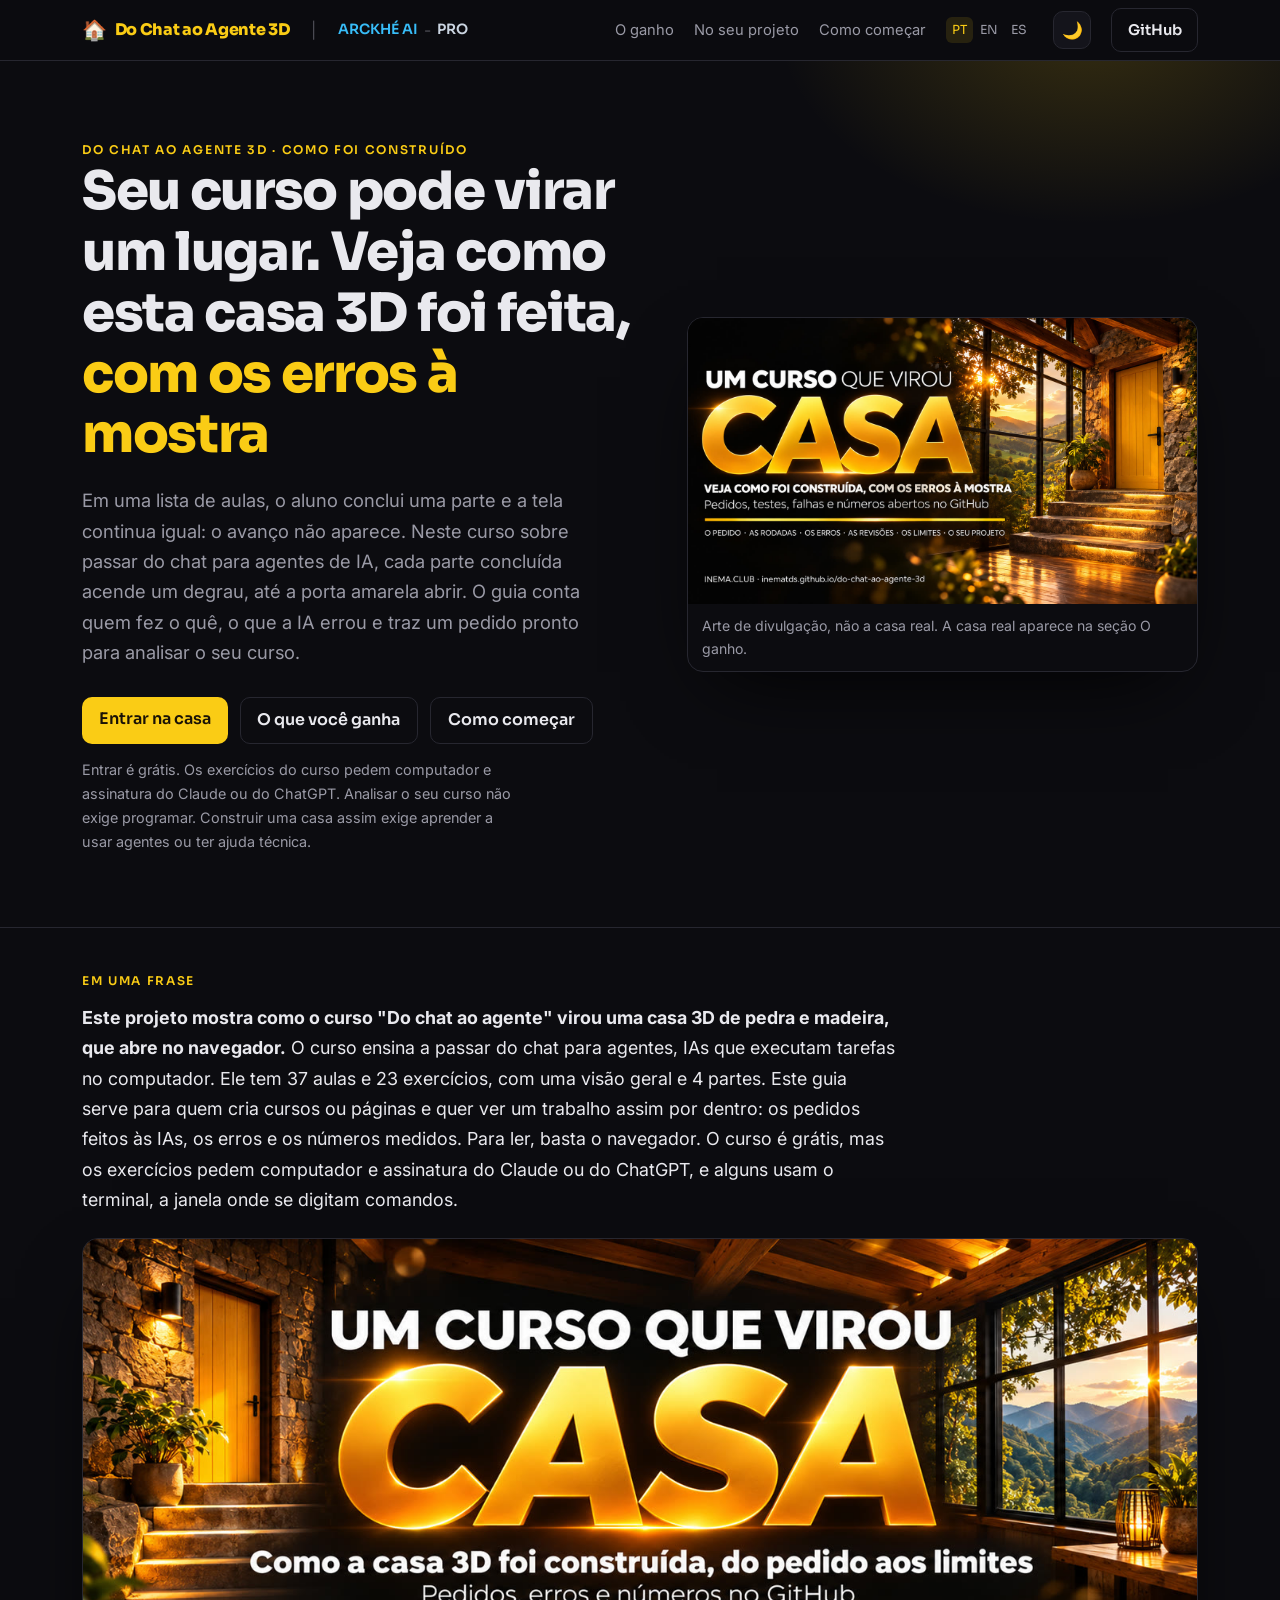
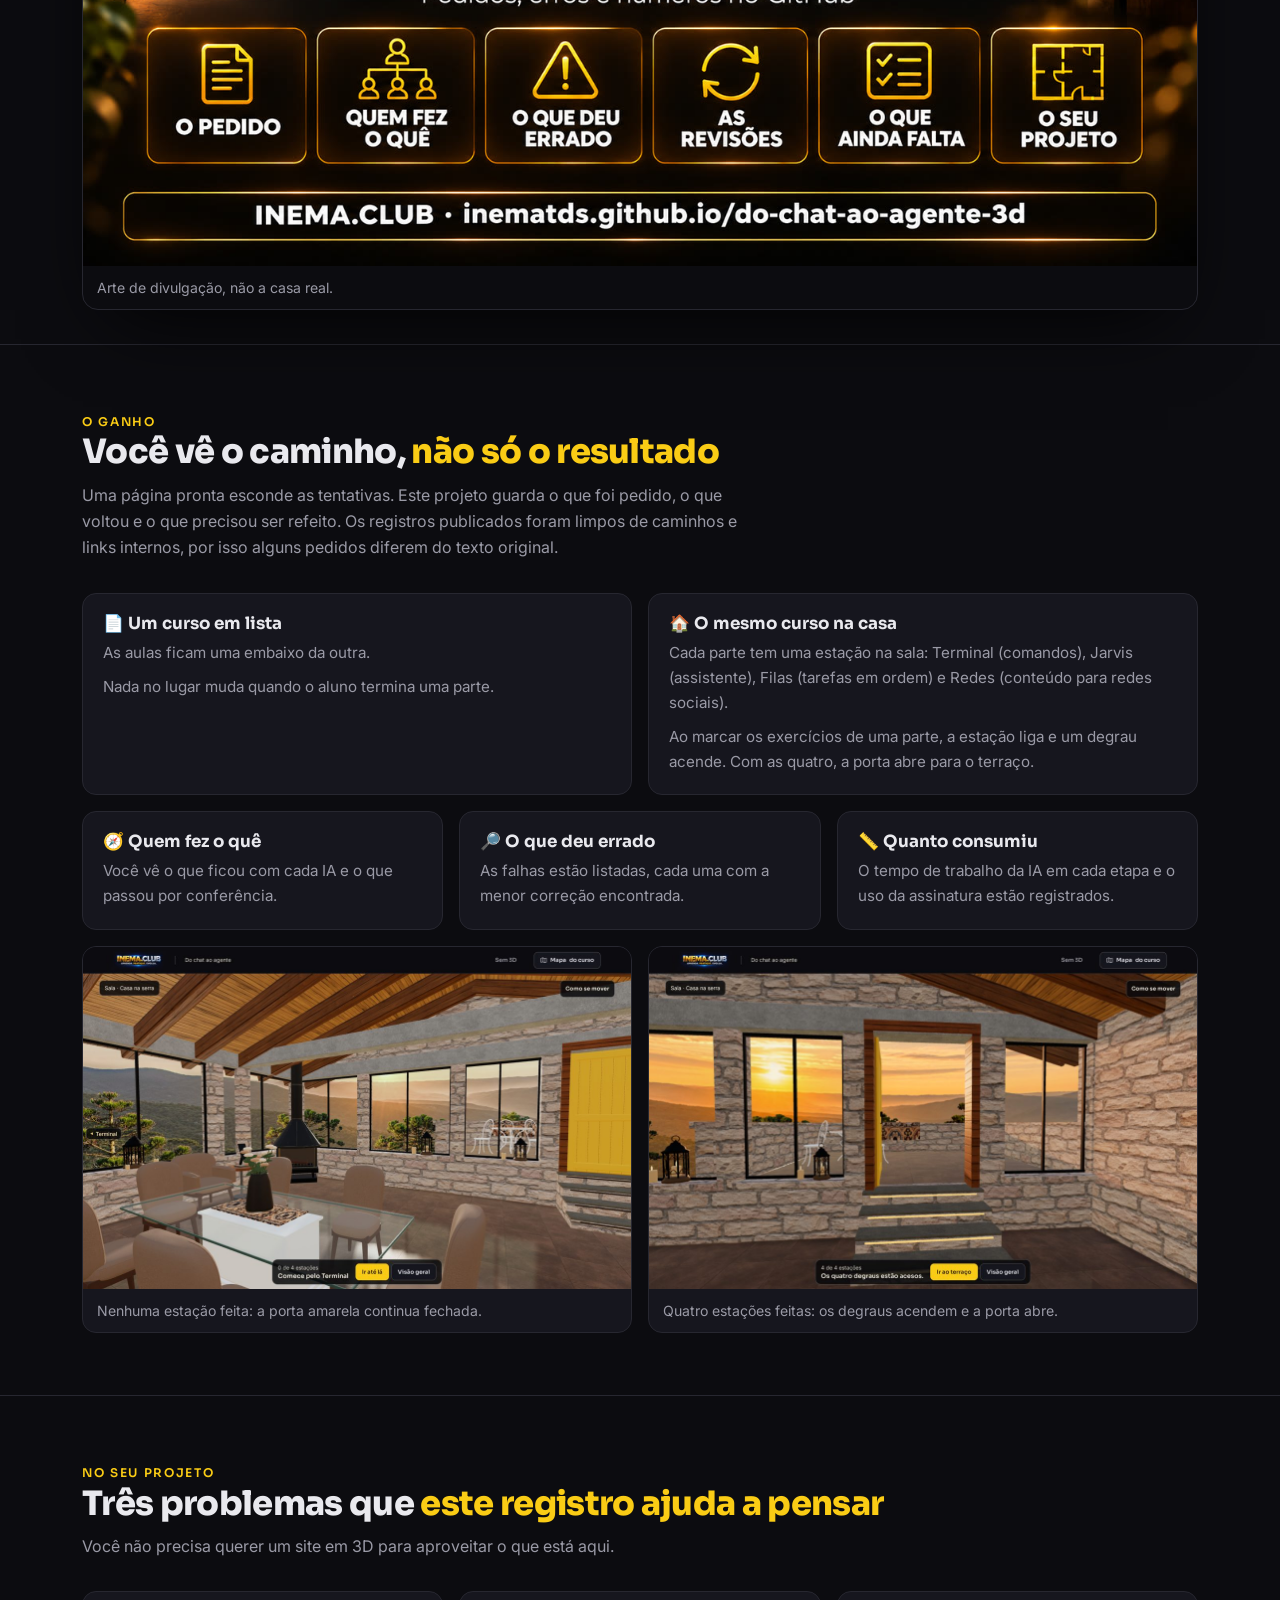
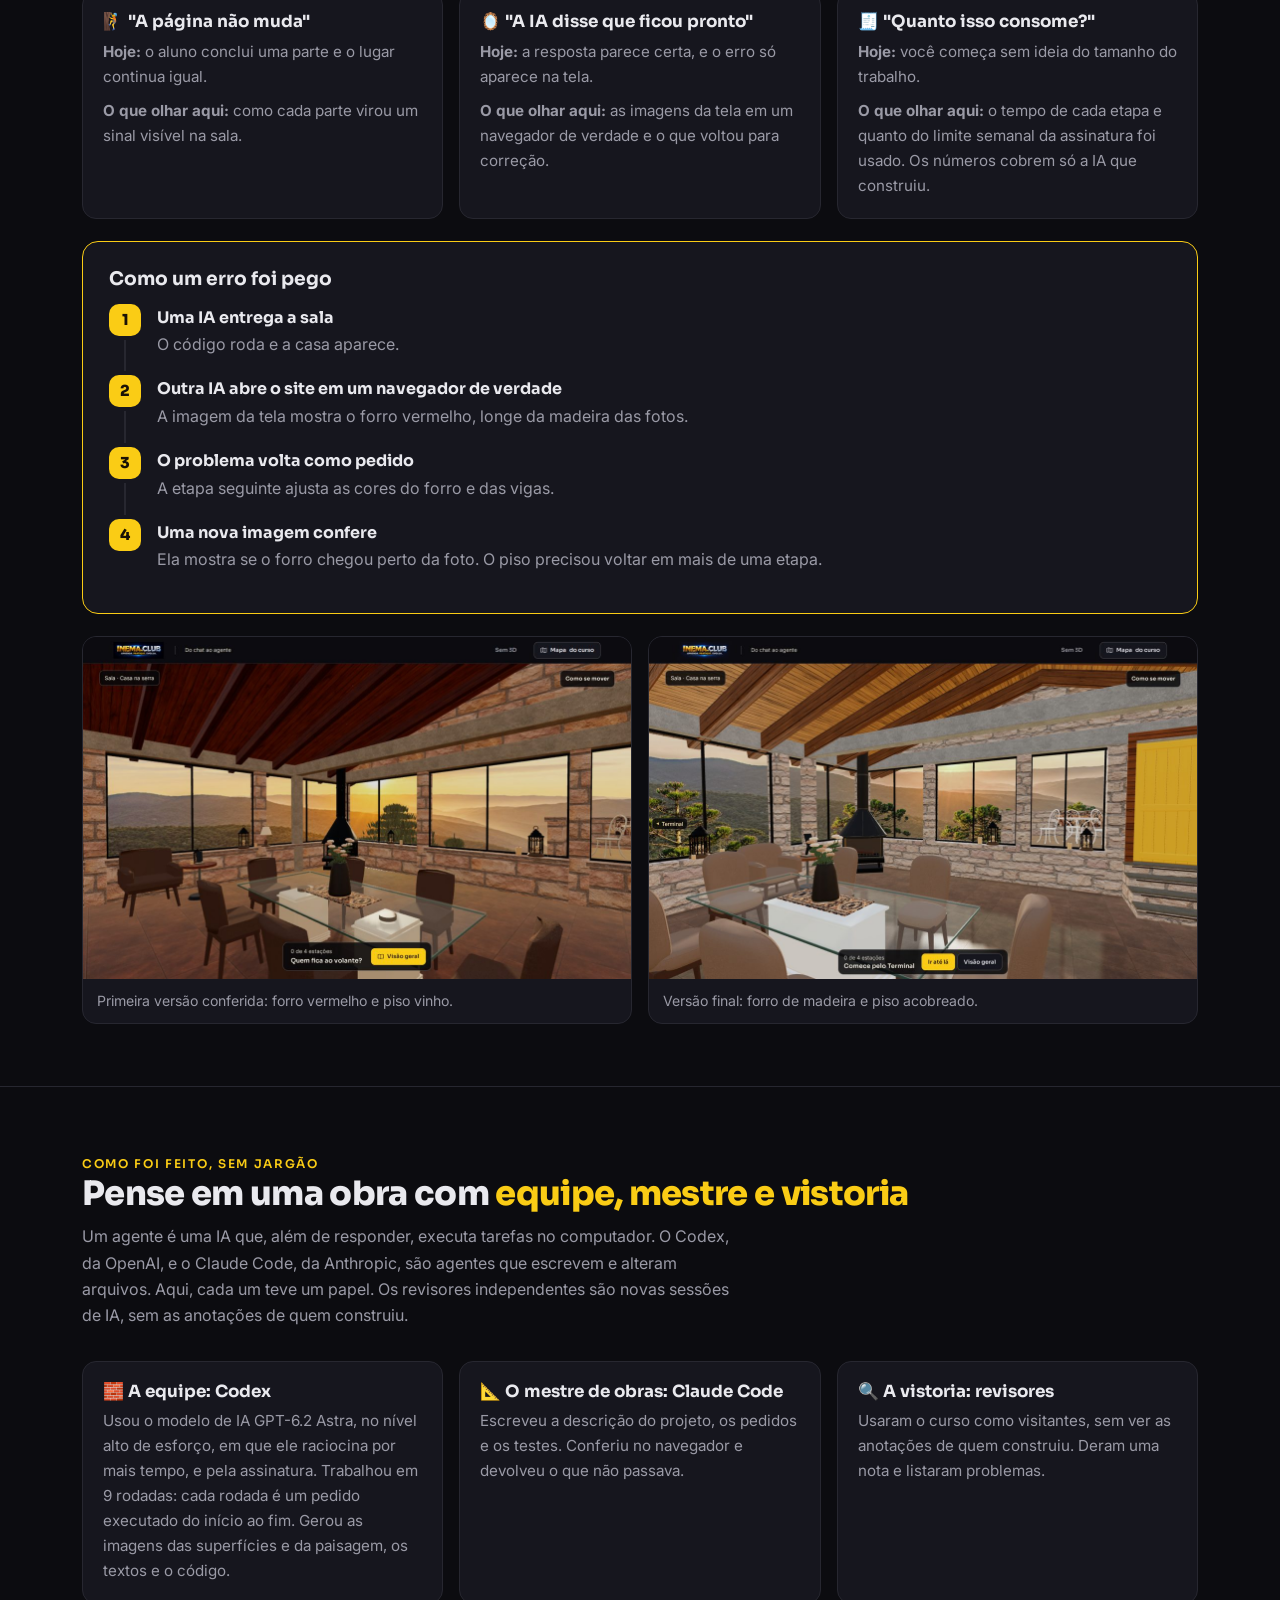
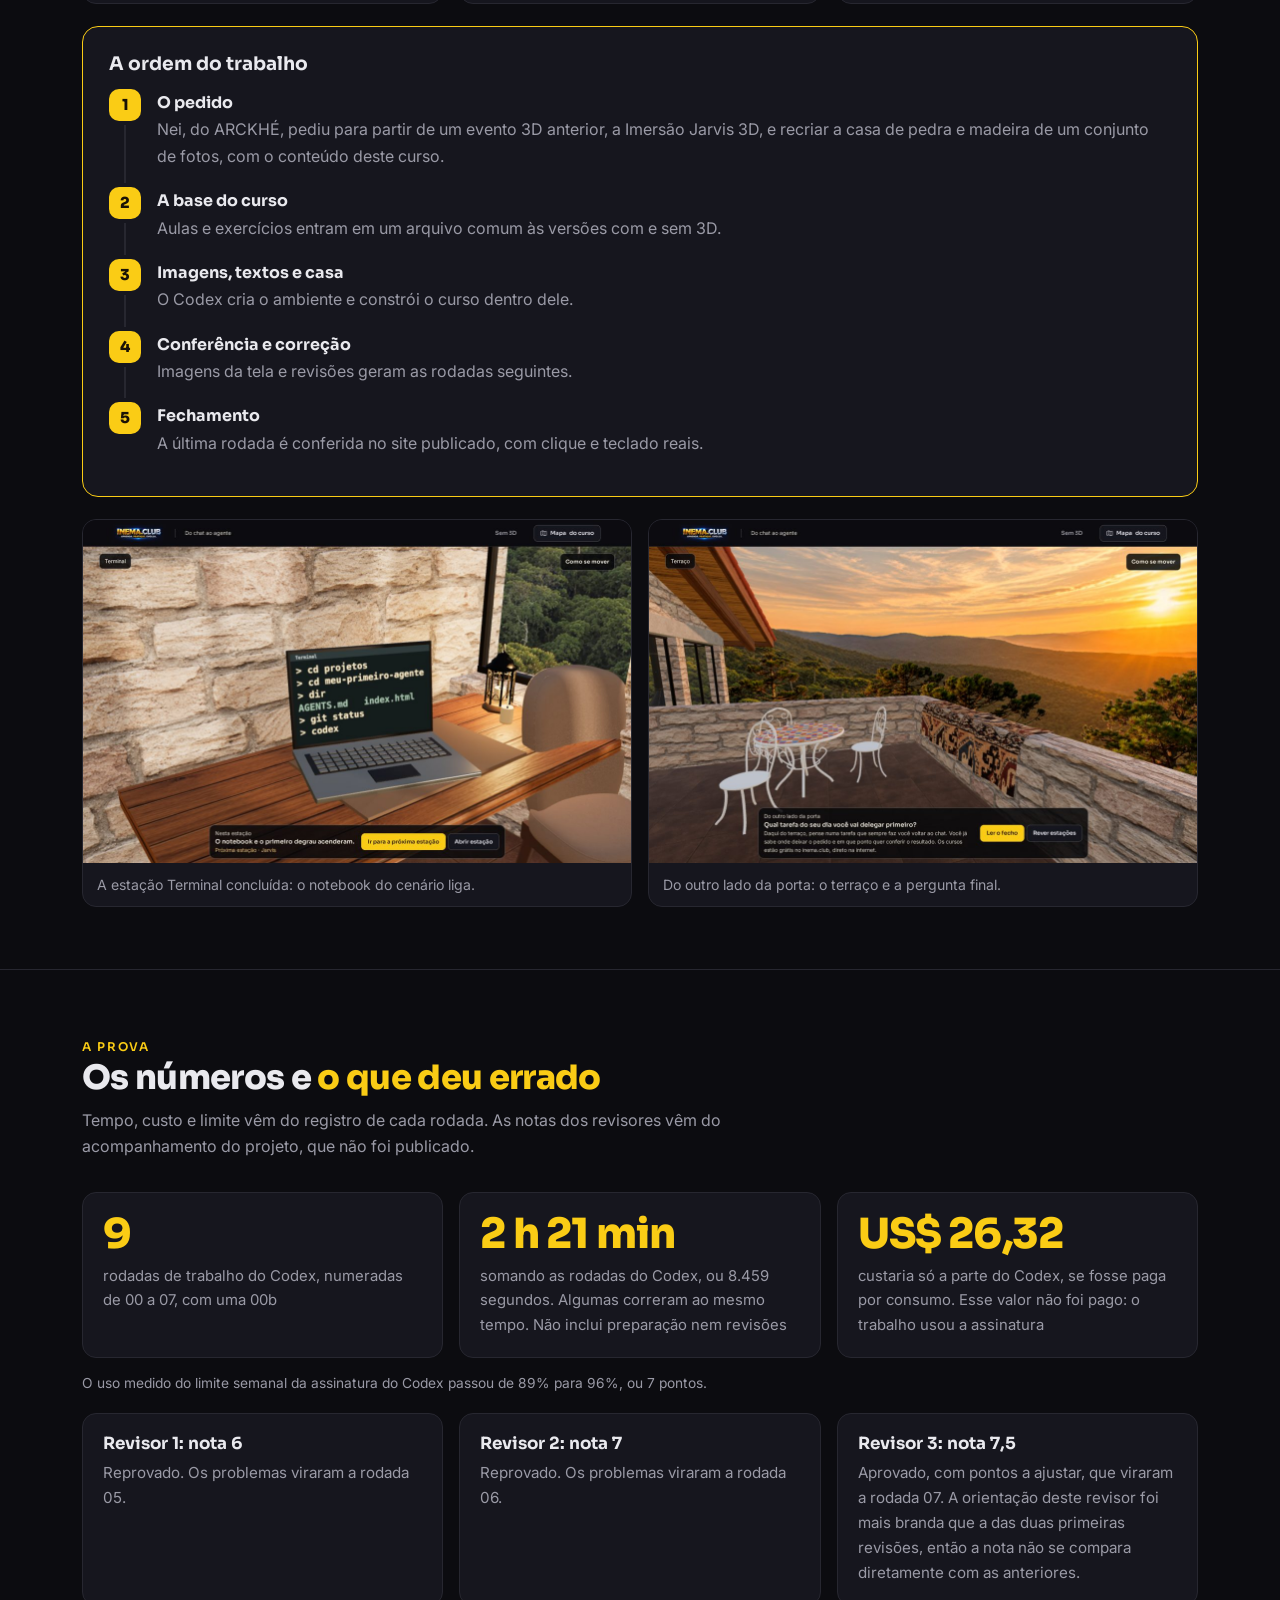
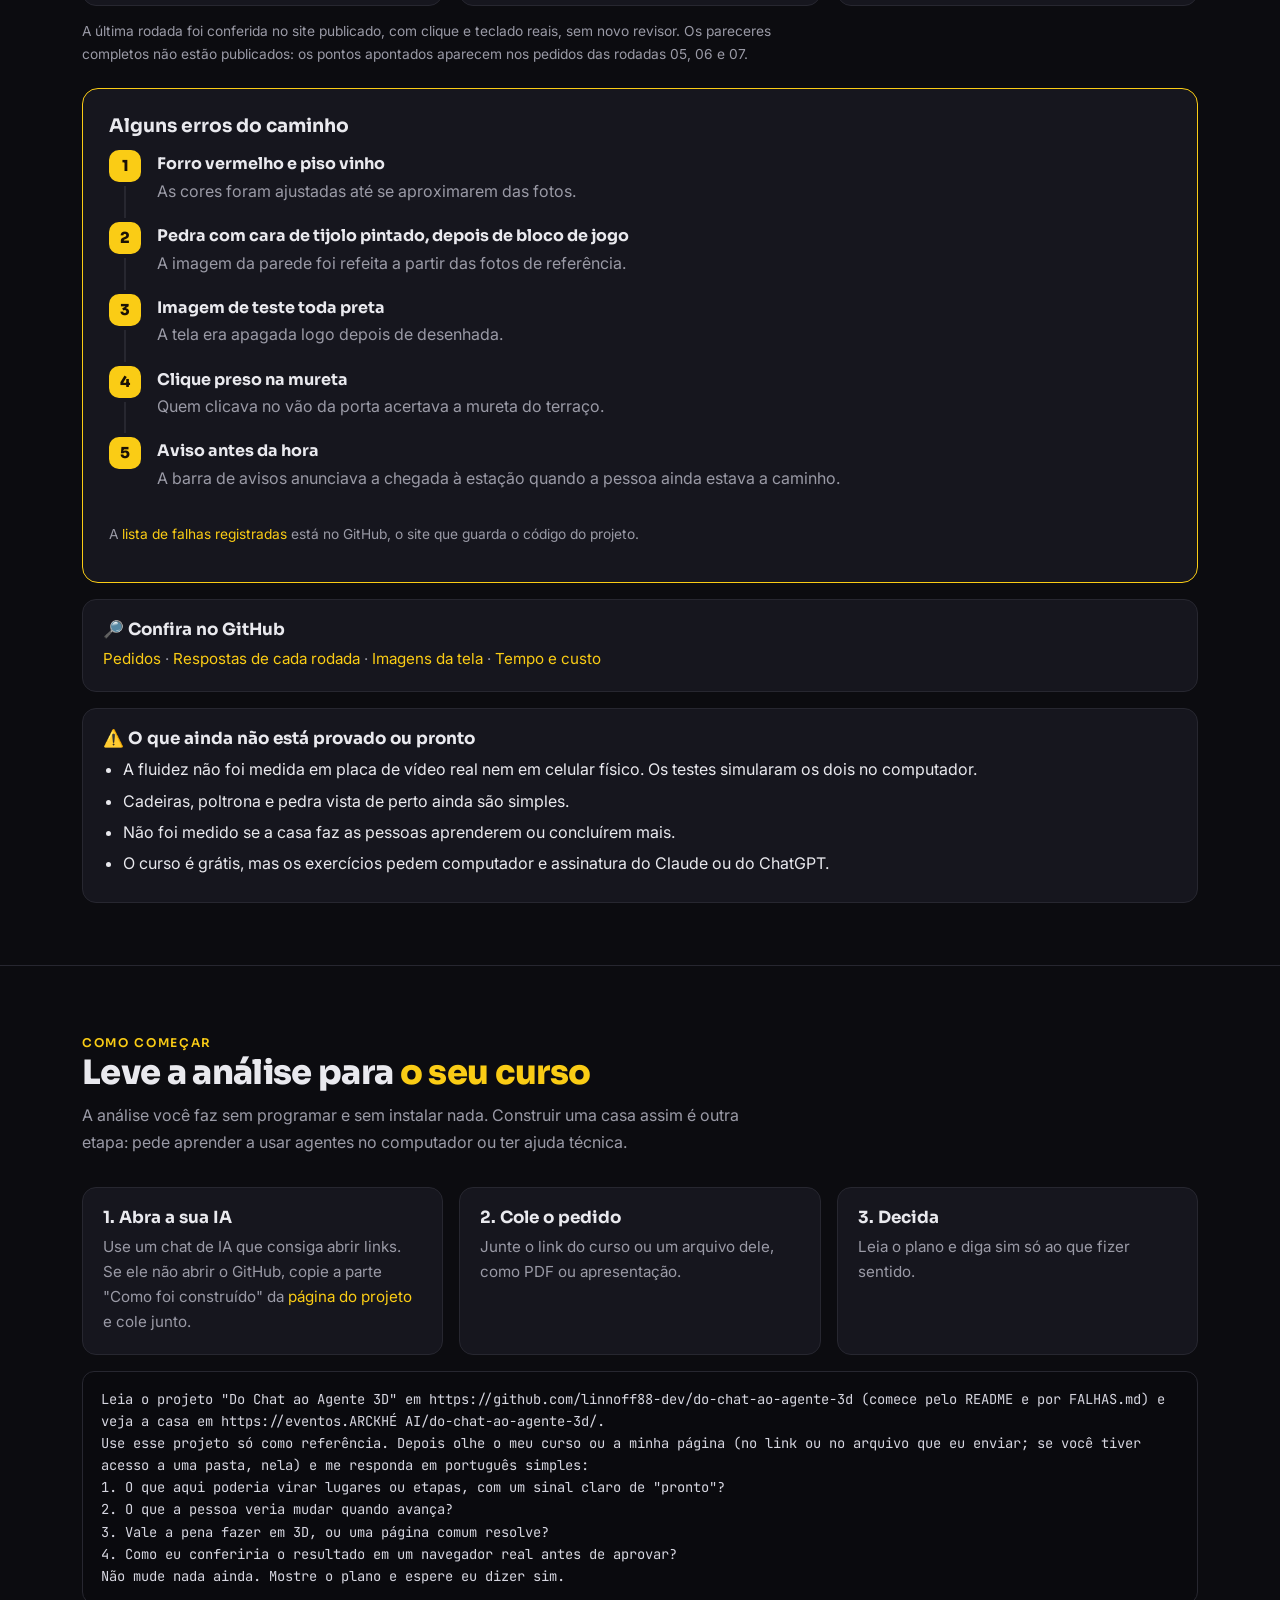
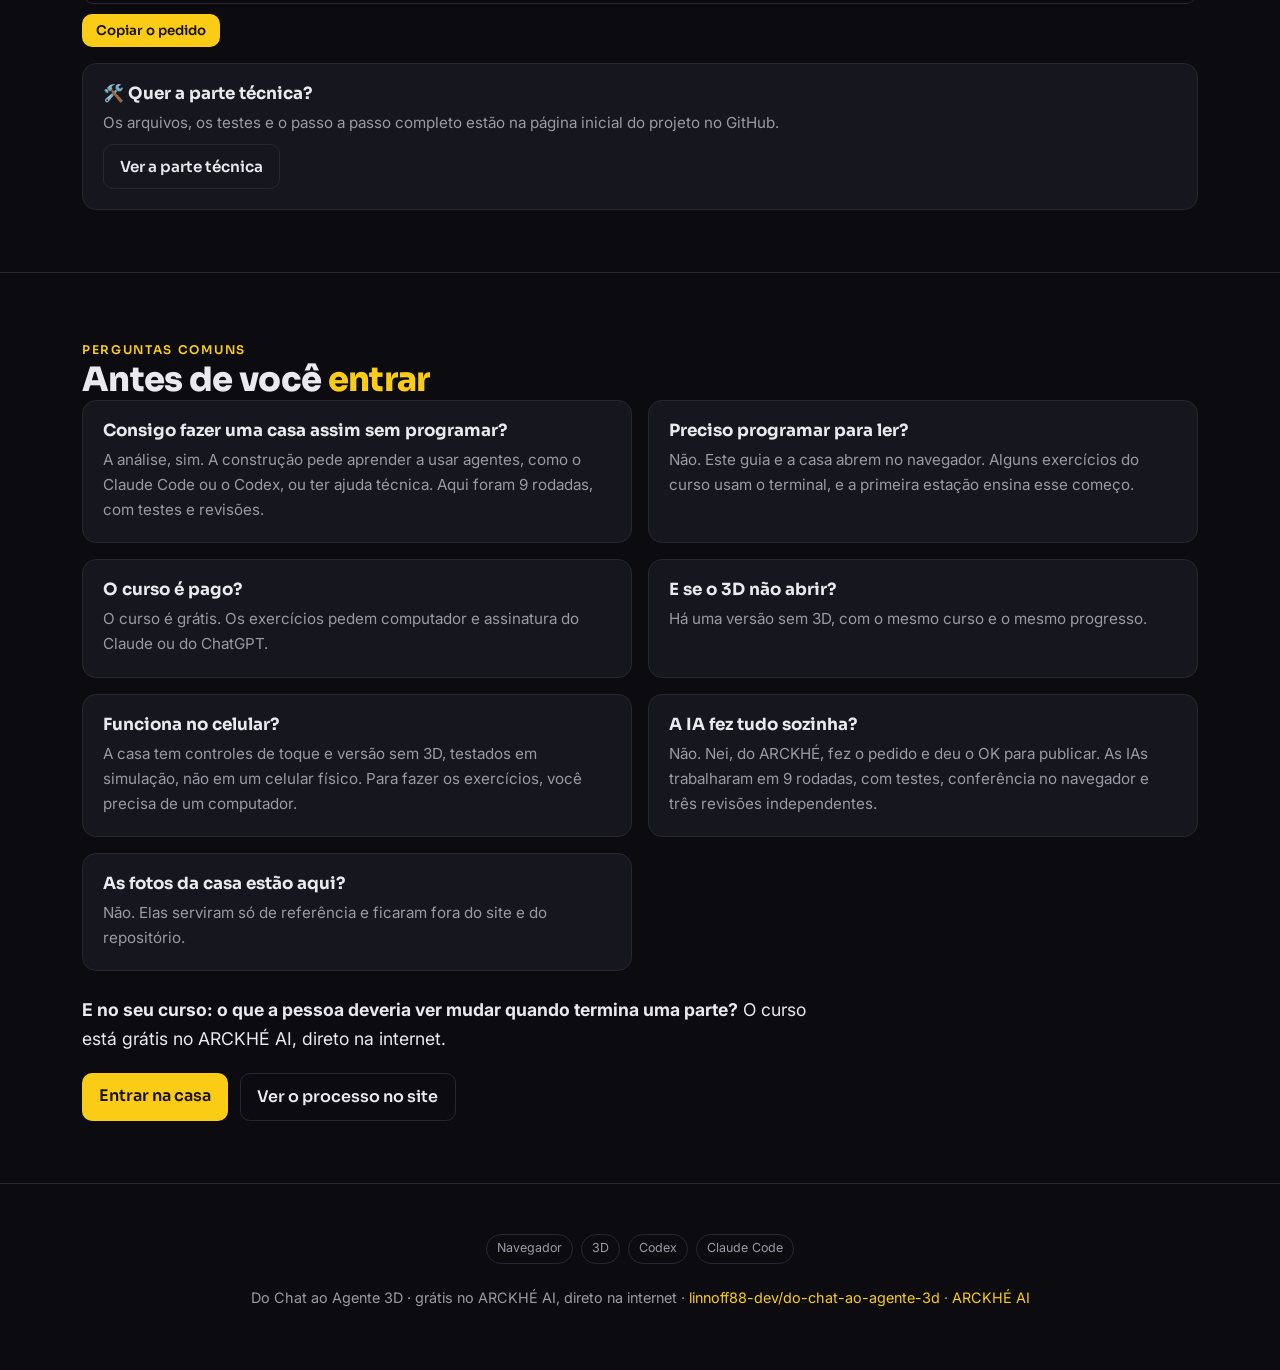
==== commit 770d5259: "fix: substituir INEMA por ARCKHÉ" ====
--- a/guia/index.html
+++ b/guia/index.html
@@ -7,11 +7,11 @@
 <meta name="description" content="Veja como o curso Do chat ao agente virou uma casa 3D no navegador: quem fez o quê, o que deu errado, o que foi medido e o que ainda falta.">
 <meta property="og:title" content="Do Chat ao Agente 3D: como um curso virou uma casa">
 <meta property="og:description" content="Os pedidos, as revisões, os erros e os números de um curso construído em 3D com Codex e Claude Code.">
-<link rel="alternate" hreflang="pt-BR" href="https://inematds.github.io/do-chat-ao-agente-3d/guia/">
-<link rel="alternate" hreflang="en" href="https://inematds.github.io/do-chat-ao-agente-3d/guia/en/">
-<link rel="alternate" hreflang="es" href="https://inematds.github.io/do-chat-ao-agente-3d/guia/es/">
-<link rel="canonical" href="https://inematds.github.io/do-chat-ao-agente-3d/guia/">
-<meta property="og:image" content="https://inematds.github.io/do-chat-ao-agente-3d/guia/assets/banner.jpg">
+<link rel="alternate" hreflang="pt-BR" href="https://linnoff88-dev.github.io/
+<link rel="alternate" hreflang="en" href="https://linnoff88-dev.github.io/
+<link rel="alternate" hreflang="es" href="https://linnoff88-dev.github.io/
+<link rel="canonical" href="https://linnoff88-dev.github.io/
+<meta property="og:image" content="https://linnoff88-dev.github.io/
 <link rel="preconnect" href="https://fonts.googleapis.com">
 <link rel="preconnect" href="https://fonts.gstatic.com" crossorigin>
 <link href="https://fonts.googleapis.com/css2?family=Sora:wght@400;600;800&family=Inter:wght@400;500;600&family=JetBrains+Mono:wght@400;600&display=swap" rel="stylesheet">
@@ -50,8 +50,8 @@
   nav .brand{display:flex;align-items:center;gap:8px;font-family:Sora;font-weight:800;letter-spacing:-.02em;color:var(--amb);white-space:nowrap}
   nav .brand .emoji{font-size:1.25rem}
   nav .sep{color:var(--mut);opacity:.45}
-  nav .inema{color:var(--sky);font-weight:600;font-size:.88rem;font-family:Sora}
-  nav .inema:hover{filter:brightness(1.15)}
+  nav .ARCKHÉ{color:var(--sky);font-weight:600;font-size:.88rem;font-family:Sora}
+  nav .ARCKHÉ:hover{filter:brightness(1.15)}
   nav .pro{color:var(--pro);font-weight:600;font-size:.88rem;font-family:Sora}
   nav .pro:hover{filter:brightness(1.15)}
   nav .clubpro{display:inline-flex;align-items:center;gap:6px}
@@ -169,9 +169,9 @@
   <a class="brand" href="#top"><span class="emoji">🏠</span> Do Chat ao Agente 3D</a>
   <span class="sep">|</span>
   <span class="clubpro">
-    <a class="inema" href="https://inema.club" target="_blank" rel="noopener">INEMA.CLUB</a>
+    <a class="ARCKHÉ" href="https://ARCKHÉ AI" target="_blank" rel="noopener">ARCKHÉ AI</a>
     <span class="sep">-</span>
-    <a class="pro" href="https://inema.pro" target="_blank" rel="noopener">PRO</a>
+    <a class="pro" href="https://ARCKHÉ.pro" target="_blank" rel="noopener">PRO</a>
   </span>
   <div class="links">
     <a class="sec" href="#explicado">O ganho</a>
@@ -181,7 +181,7 @@
     <a class="sec" href="#comecar">Como começar</a>
     <span class="lang"><a class="on" href="./">PT</a><a href="en/">EN</a><a href="es/">ES</a></span>
     <button class="tgl" id="themeToggle" aria-label="Alternar tema" title="Alternar tema">🌙</button>
-    <a class="btn ghost" href="https://github.com/inematds/do-chat-ao-agente-3d" target="_blank" rel="noopener">GitHub</a>
+    <a class="btn ghost" href="https://github.com/linnoff88-dev/do-chat-ao-agente-3d" target="_blank" rel="noopener">GitHub</a>
   </div>
 </div></nav>
 
@@ -193,7 +193,7 @@
       <h1>Seu curso pode virar um lugar. Veja como esta casa 3D foi feita, <span class="amb">com os erros à mostra</span></h1>
       <p class="lead">Em uma lista de aulas, o aluno conclui uma parte e a tela continua igual: o avanço não aparece. Neste curso sobre passar do chat para agentes de IA, cada parte concluída acende um degrau, até a porta amarela abrir. O guia conta quem fez o quê, o que a IA errou e traz um pedido pronto para analisar o seu curso.</p>
       <div class="cta">
-        <a class="btn" href="https://eventos.inema.club/do-chat-ao-agente-3d/" target="_blank" rel="noopener">Entrar na casa</a>
+        <a class="btn" href="https://eventos.ARCKHÉ AI/do-chat-ao-agente-3d/" target="_blank" rel="noopener">Entrar na casa</a>
         <a class="btn ghost" href="#explicado">O que você ganha</a>
         <a class="btn ghost" href="#comecar">Como começar</a>
       </div>
@@ -267,7 +267,7 @@
   <div class="prova" style="margin-top:22px">
     <h3 style="margin-bottom:14px">A ordem do trabalho</h3>
     <ol class="tl">
-      <li><b>O pedido</b><br><span class="mut">Nei, do INEMA, pediu para partir de um evento 3D anterior, a Imersão Jarvis 3D, e recriar a casa de pedra e madeira de um conjunto de fotos, com o conteúdo deste curso.</span></li>
+      <li><b>O pedido</b><br><span class="mut">Nei, do ARCKHÉ, pediu para partir de um evento 3D anterior, a Imersão Jarvis 3D, e recriar a casa de pedra e madeira de um conjunto de fotos, com o conteúdo deste curso.</span></li>
       <li><b>A base do curso</b><br><span class="mut">Aulas e exercícios entram em um arquivo comum às versões com e sem 3D.</span></li>
       <li><b>Imagens, textos e casa</b><br><span class="mut">O Codex cria o ambiente e constrói o curso dentro dele.</span></li>
       <li><b>Conferência e correção</b><br><span class="mut">Imagens da tela e revisões geram as rodadas seguintes.</span></li>
@@ -305,9 +305,9 @@
       <li><b>Clique preso na mureta</b><br><span class="mut">Quem clicava no vão da porta acertava a mureta do terraço.</span></li>
       <li><b>Aviso antes da hora</b><br><span class="mut">A barra de avisos anunciava a chegada à estação quando a pessoa ainda estava a caminho.</span></li>
     </ol>
-    <p class="rod">A <a href="https://github.com/inematds/do-chat-ao-agente-3d/blob/main/FALHAS.md" target="_blank" rel="noopener">lista de falhas registradas</a> está no GitHub, o site que guarda o código do projeto.</p>
-  </div>
-  <div class="card" style="margin-top:16px"><h3>🔎 Confira no GitHub</h3><p><a href="https://github.com/inematds/do-chat-ao-agente-3d/tree/main/processo/prompts" target="_blank" rel="noopener">Pedidos</a> · <a href="https://github.com/inematds/do-chat-ao-agente-3d/tree/main/processo/rodadas" target="_blank" rel="noopener">Respostas de cada rodada</a> · <a href="https://github.com/inematds/do-chat-ao-agente-3d/tree/main/processo/revisoes" target="_blank" rel="noopener">Imagens da tela</a> · <a href="https://github.com/inematds/do-chat-ao-agente-3d/blob/main/processo/dados.json" target="_blank" rel="noopener">Tempo e custo</a></p></div>
+    <p class="rod">A <a href="https://github.com/linnoff88-dev/do-chat-ao-agente-3d/blob/main/FALHAS.md" target="_blank" rel="noopener">lista de falhas registradas</a> está no GitHub, o site que guarda o código do projeto.</p>
+  </div>
+  <div class="card" style="margin-top:16px"><h3>🔎 Confira no GitHub</h3><p><a href="https://github.com/linnoff88-dev/do-chat-ao-agente-3d/tree/main/processo/prompts" target="_blank" rel="noopener">Pedidos</a> · <a href="https://github.com/linnoff88-dev/do-chat-ao-agente-3d/tree/main/processo/rodadas" target="_blank" rel="noopener">Respostas de cada rodada</a> · <a href="https://github.com/linnoff88-dev/do-chat-ao-agente-3d/tree/main/processo/revisoes" target="_blank" rel="noopener">Imagens da tela</a> · <a href="https://github.com/linnoff88-dev/do-chat-ao-agente-3d/blob/main/processo/dados.json" target="_blank" rel="noopener">Tempo e custo</a></p></div>
   <div class="card" style="margin-top:16px"><h3>⚠️ O que ainda não está provado ou pronto</h3><ul>
     <li>A fluidez não foi medida em placa de vídeo real nem em celular físico. Os testes simularam os dois no computador.</li>
     <li>Cadeiras, poltrona e pedra vista de perto ainda são simples.</li>
@@ -321,12 +321,12 @@
   <h2>Leve a análise para <span class="amb">o seu curso</span></h2>
   <p class="sub">A análise você faz sem programar e sem instalar nada. Construir uma casa assim é outra etapa: pede aprender a usar agentes no computador ou ter ajuda técnica.</p>
   <div class="grid g3">
-    <div class="card"><h3>1. Abra a sua IA</h3><p>Use um chat de IA que consiga abrir links. Se ele não abrir o GitHub, copie a parte "Como foi construído" da <a href="https://github.com/inematds/do-chat-ao-agente-3d#como-foi-construído" target="_blank" rel="noopener">página do projeto</a> e cole junto.</p></div>
+    <div class="card"><h3>1. Abra a sua IA</h3><p>Use um chat de IA que consiga abrir links. Se ele não abrir o GitHub, copie a parte "Como foi construído" da <a href="https://github.com/linnoff88-dev/do-chat-ao-agente-3d#como-foi-construído" target="_blank" rel="noopener">página do projeto</a> e cole junto.</p></div>
     <div class="card"><h3>2. Cole o pedido</h3><p>Junte o link do curso ou um arquivo dele, como PDF ou apresentação.</p></div>
     <div class="card"><h3>3. Decida</h3><p>Leia o plano e diga sim só ao que fizer sentido.</p></div>
   </div>
   <div class="pedido" style="position:relative;margin-top:16px">
-<pre id="pedidoTxt" style="white-space:pre-wrap">Leia o projeto "Do Chat ao Agente 3D" em https://github.com/inematds/do-chat-ao-agente-3d (comece pelo README e por FALHAS.md) e veja a casa em https://eventos.inema.club/do-chat-ao-agente-3d/.
+<pre id="pedidoTxt" style="white-space:pre-wrap">Leia o projeto "Do Chat ao Agente 3D" em https://github.com/linnoff88-dev/do-chat-ao-agente-3d (comece pelo README e por FALHAS.md) e veja a casa em https://eventos.ARCKHÉ AI/do-chat-ao-agente-3d/.
 Use esse projeto só como referência. Depois olhe o meu curso ou a minha página (no link ou no arquivo que eu enviar; se você tiver acesso a uma pasta, nela) e me responda em português simples:
 1. O que aqui poderia virar lugares ou etapas, com um sinal claro de "pronto"?
 2. O que a pessoa veria mudar quando avança?
@@ -335,7 +335,7 @@
 Não mude nada ainda. Mostre o plano e espere eu dizer sim.</pre>
     <button class="btn" id="copiarPedido" style="margin-top:10px;border:0;cursor:pointer">Copiar o pedido</button>
   </div>
-  <div class="card" style="margin-top:16px"><h3>🛠️ Quer a parte técnica?</h3><p>Os arquivos, os testes e o passo a passo completo estão na página inicial do projeto no GitHub.</p><p><a class="btn ghost" href="https://github.com/inematds/do-chat-ao-agente-3d#instalação-técnica" target="_blank" rel="noopener">Ver a parte técnica</a></p></div>
+  <div class="card" style="margin-top:16px"><h3>🛠️ Quer a parte técnica?</h3><p>Os arquivos, os testes e o passo a passo completo estão na página inicial do projeto no GitHub.</p><p><a class="btn ghost" href="https://github.com/linnoff88-dev/do-chat-ao-agente-3d#instalação-técnica" target="_blank" rel="noopener">Ver a parte técnica</a></p></div>
 </div></section>
 
 <section id="faq"><div class="wrap">
@@ -347,20 +347,20 @@
     <div class="card"><h3>O curso é pago?</h3><p>O curso é grátis. Os exercícios pedem computador e assinatura do Claude ou do ChatGPT.</p></div>
     <div class="card"><h3>E se o 3D não abrir?</h3><p>Há uma versão sem 3D, com o mesmo curso e o mesmo progresso.</p></div>
     <div class="card"><h3>Funciona no celular?</h3><p>A casa tem controles de toque e versão sem 3D, testados em simulação, não em um celular físico. Para fazer os exercícios, você precisa de um computador.</p></div>
-    <div class="card"><h3>A IA fez tudo sozinha?</h3><p>Não. Nei, do INEMA, fez o pedido e deu o OK para publicar. As IAs trabalharam em 9 rodadas, com testes, conferência no navegador e três revisões independentes.</p></div>
+    <div class="card"><h3>A IA fez tudo sozinha?</h3><p>Não. Nei, do ARCKHÉ, fez o pedido e deu o OK para publicar. As IAs trabalharam em 9 rodadas, com testes, conferência no navegador e três revisões independentes.</p></div>
     <div class="card"><h3>As fotos da casa estão aqui?</h3><p>Não. Elas serviram só de referência e ficaram fora do site e do repositório.</p></div>
   </div>
-  <p style="margin:24px 0 0;font-size:1.1rem;max-width:66ch"><strong>E no seu curso: o que a pessoa deveria ver mudar quando termina uma parte?</strong> O curso está grátis no inema.club, direto na internet.</p>
-  <div class="entrar"><a class="btn" href="https://eventos.inema.club/do-chat-ao-agente-3d/" target="_blank" rel="noopener">Entrar na casa</a> <a class="btn ghost" href="https://eventos.inema.club/do-chat-ao-agente-3d/processo/" target="_blank" rel="noopener">Ver o processo no site</a></div>
+  <p style="margin:24px 0 0;font-size:1.1rem;max-width:66ch"><strong>E no seu curso: o que a pessoa deveria ver mudar quando termina uma parte?</strong> O curso está grátis no ARCKHÉ AI, direto na internet.</p>
+  <div class="entrar"><a class="btn" href="https://eventos.ARCKHÉ AI/do-chat-ao-agente-3d/" target="_blank" rel="noopener">Entrar na casa</a> <a class="btn ghost" href="https://eventos.ARCKHÉ AI/do-chat-ao-agente-3d/processo/" target="_blank" rel="noopener">Ver o processo no site</a></div>
 </div></section>
 </main>
 
 <footer>
   <div class="wrap">
     <div class="pill">Navegador</div><div class="pill">3D</div><div class="pill">Codex</div><div class="pill">Claude Code</div>
-    <p style="margin-top:18px">Do Chat ao Agente 3D · grátis no inema.club, direto na internet ·
-      <a href="https://github.com/inematds/do-chat-ao-agente-3d">inematds/do-chat-ao-agente-3d</a> ·
-      <a href="https://inema.club">INEMA.CLUB</a></p>
+    <p style="margin-top:18px">Do Chat ao Agente 3D · grátis no ARCKHÉ AI, direto na internet ·
+      <a href="https://github.com/linnoff88-dev/do-chat-ao-agente-3d">linnoff88-dev/do-chat-ao-agente-3d</a> ·
+      <a href="https://ARCKHÉ AI">ARCKHÉ AI</a></p>
   </div>
 </footer>
 
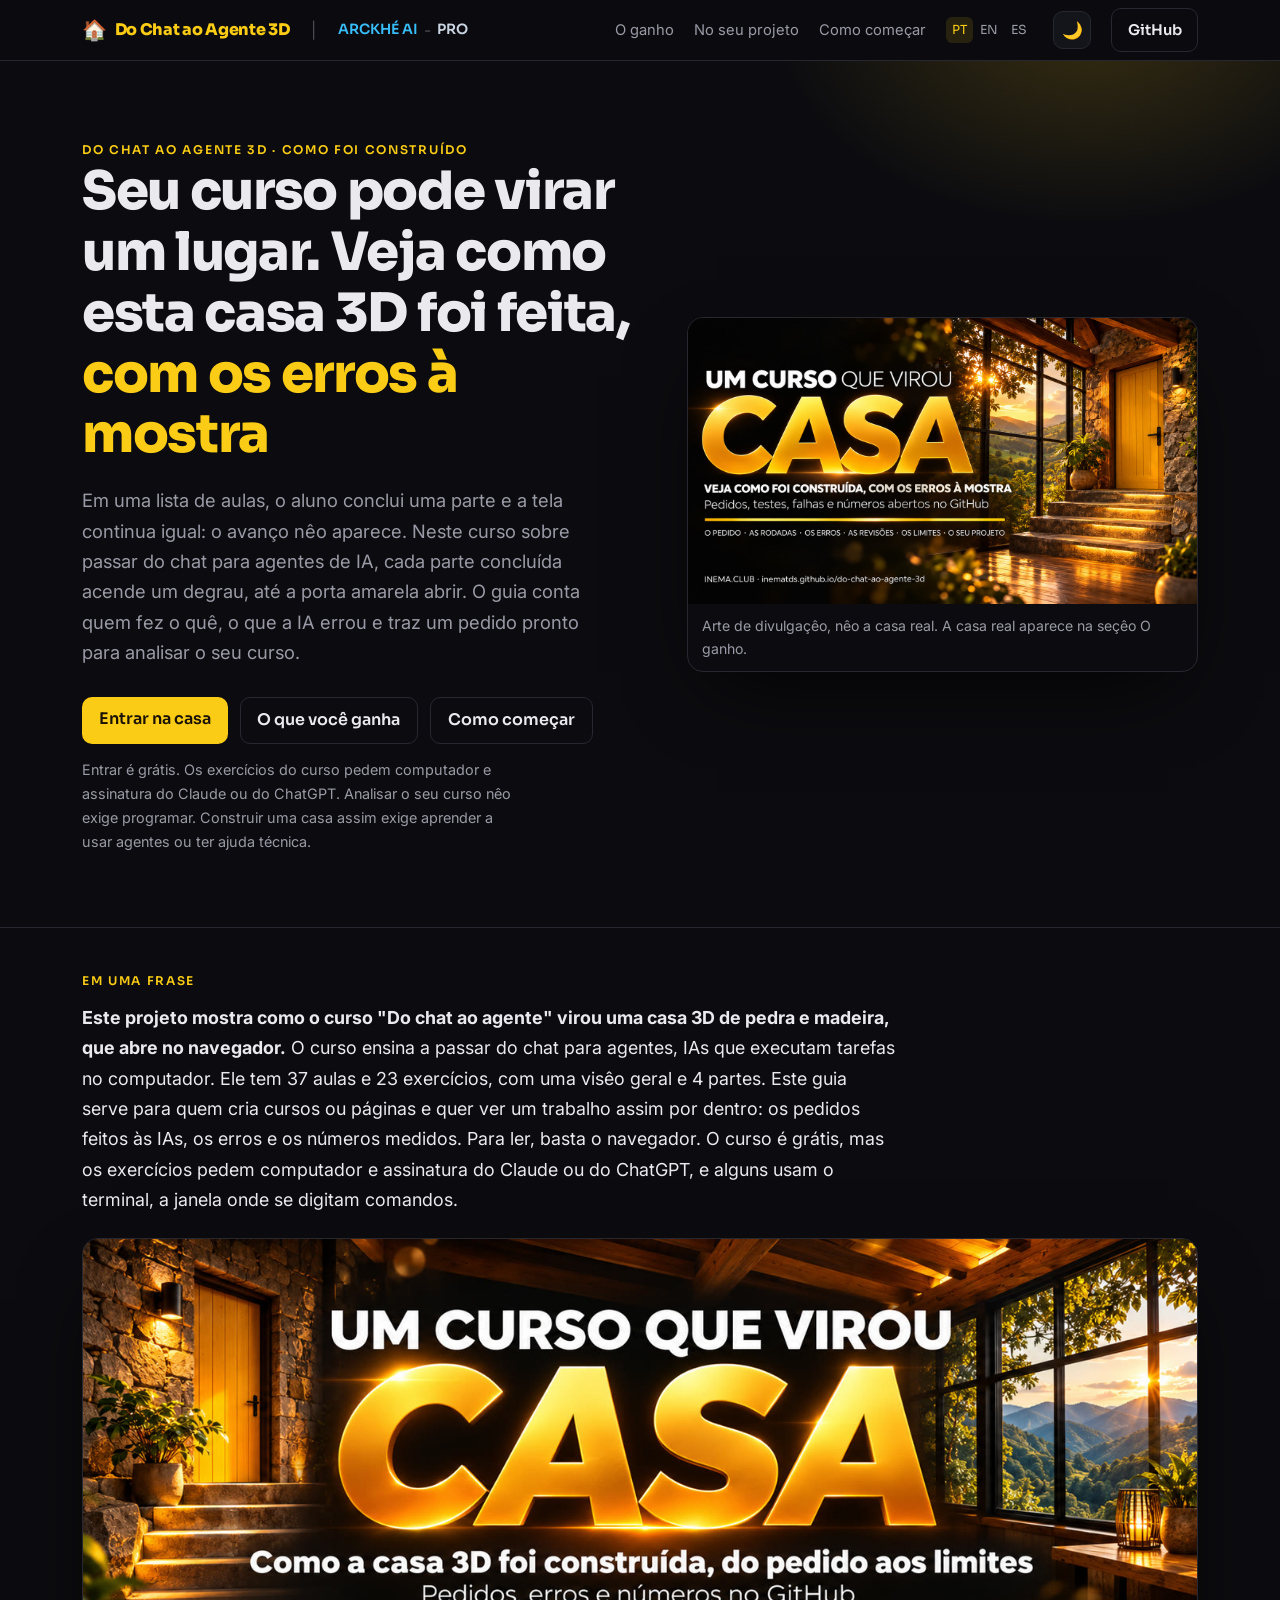
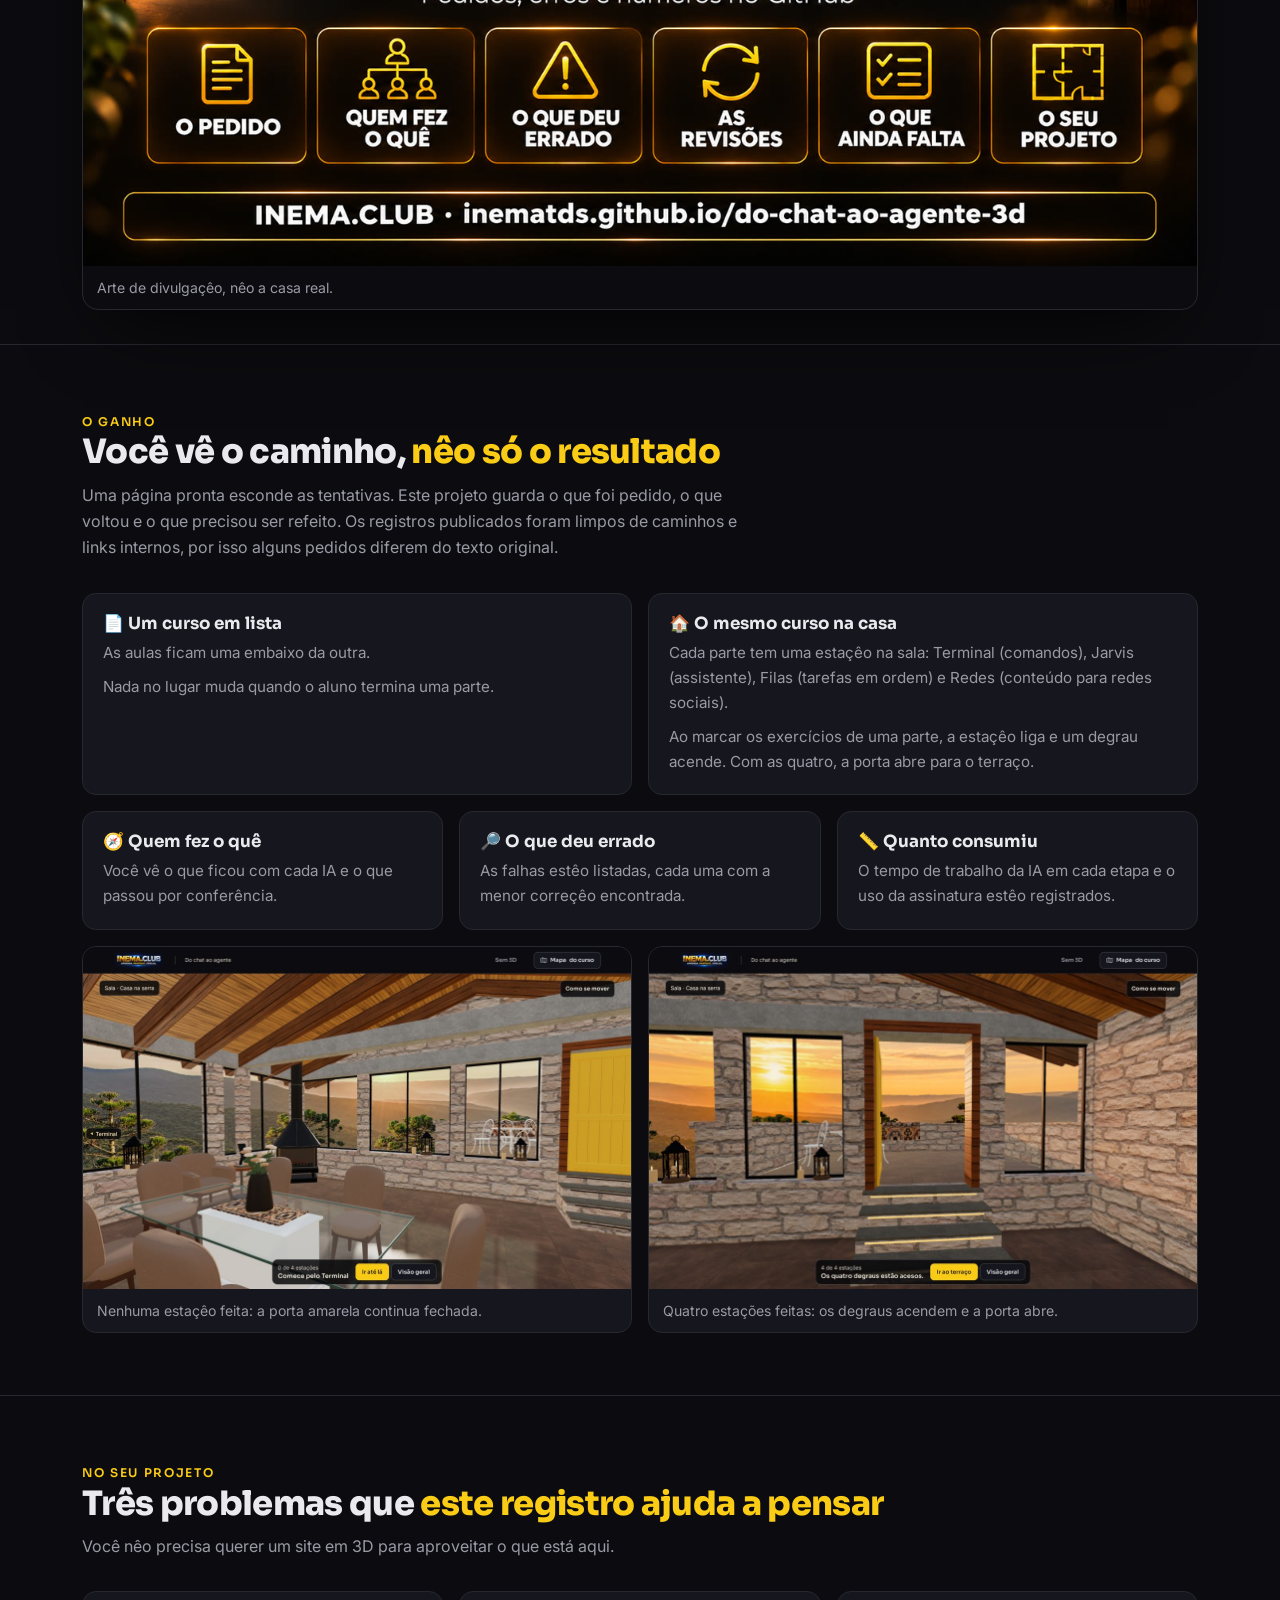
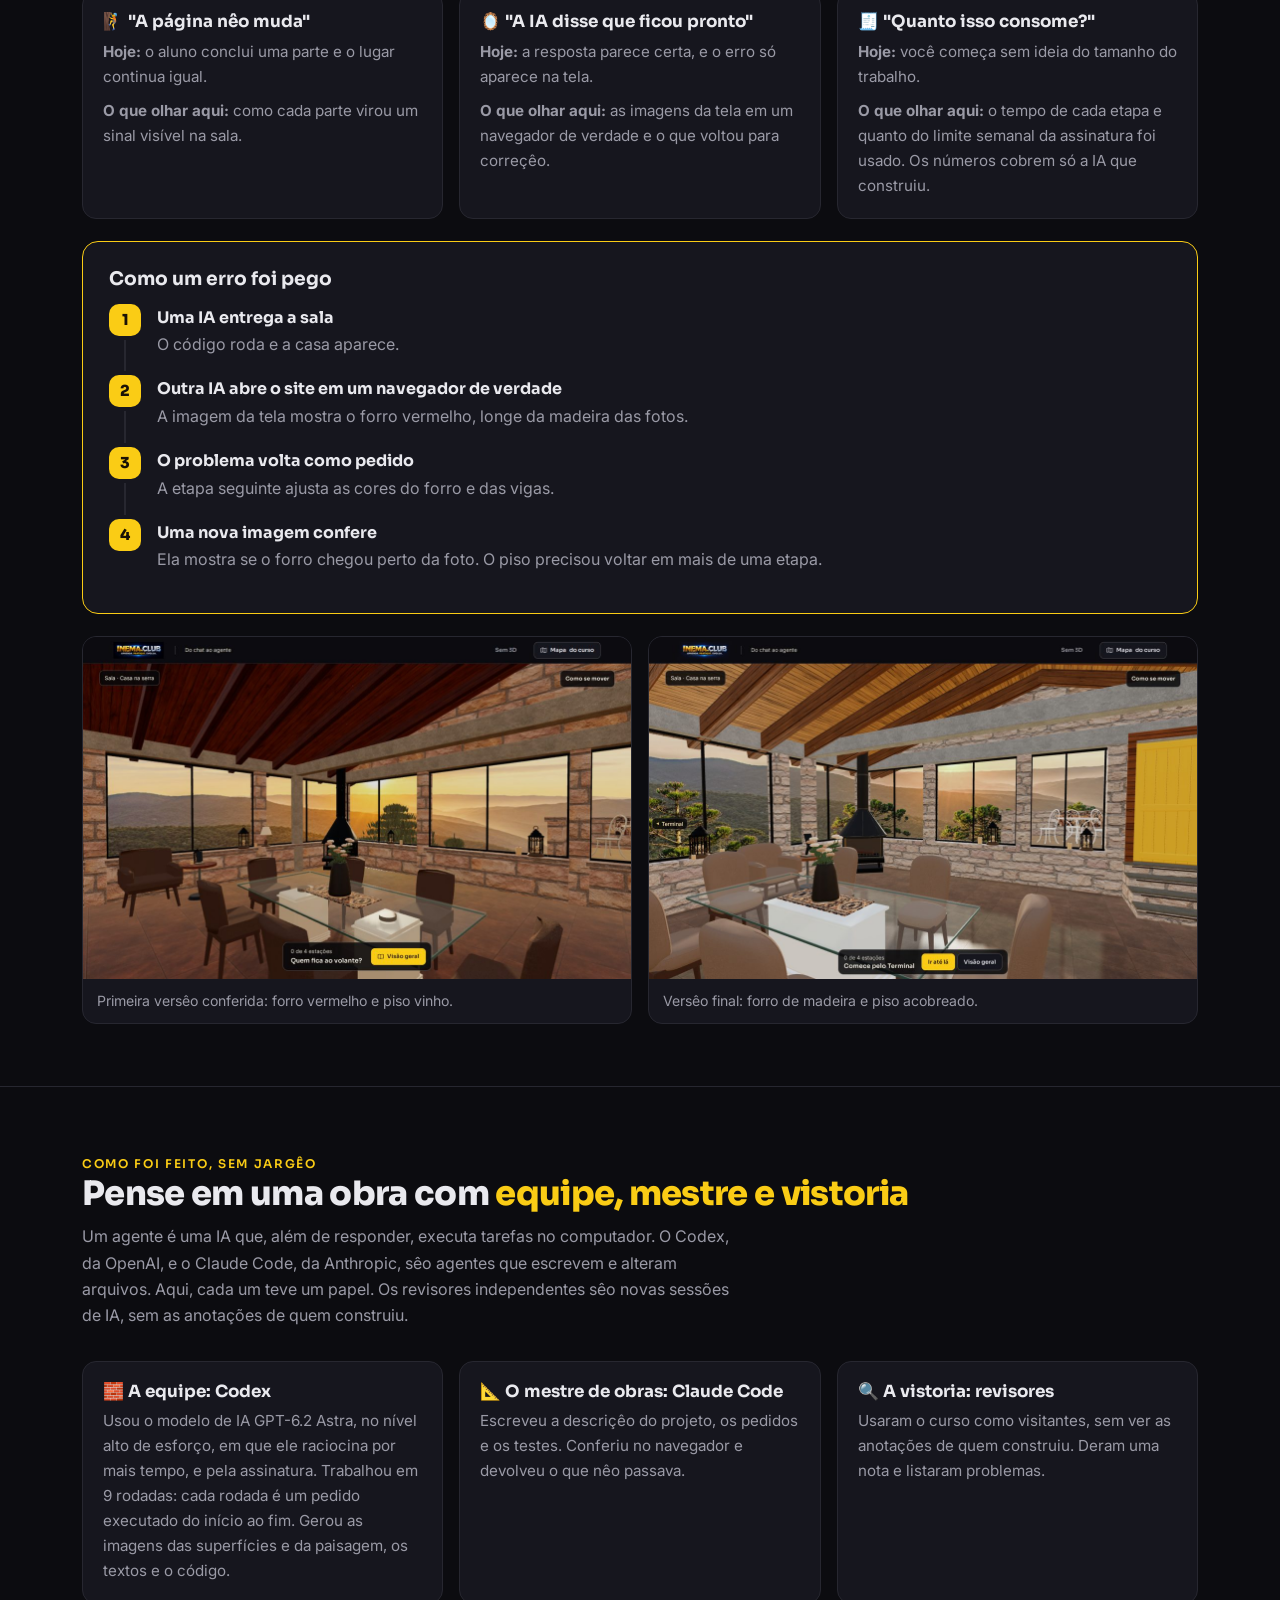
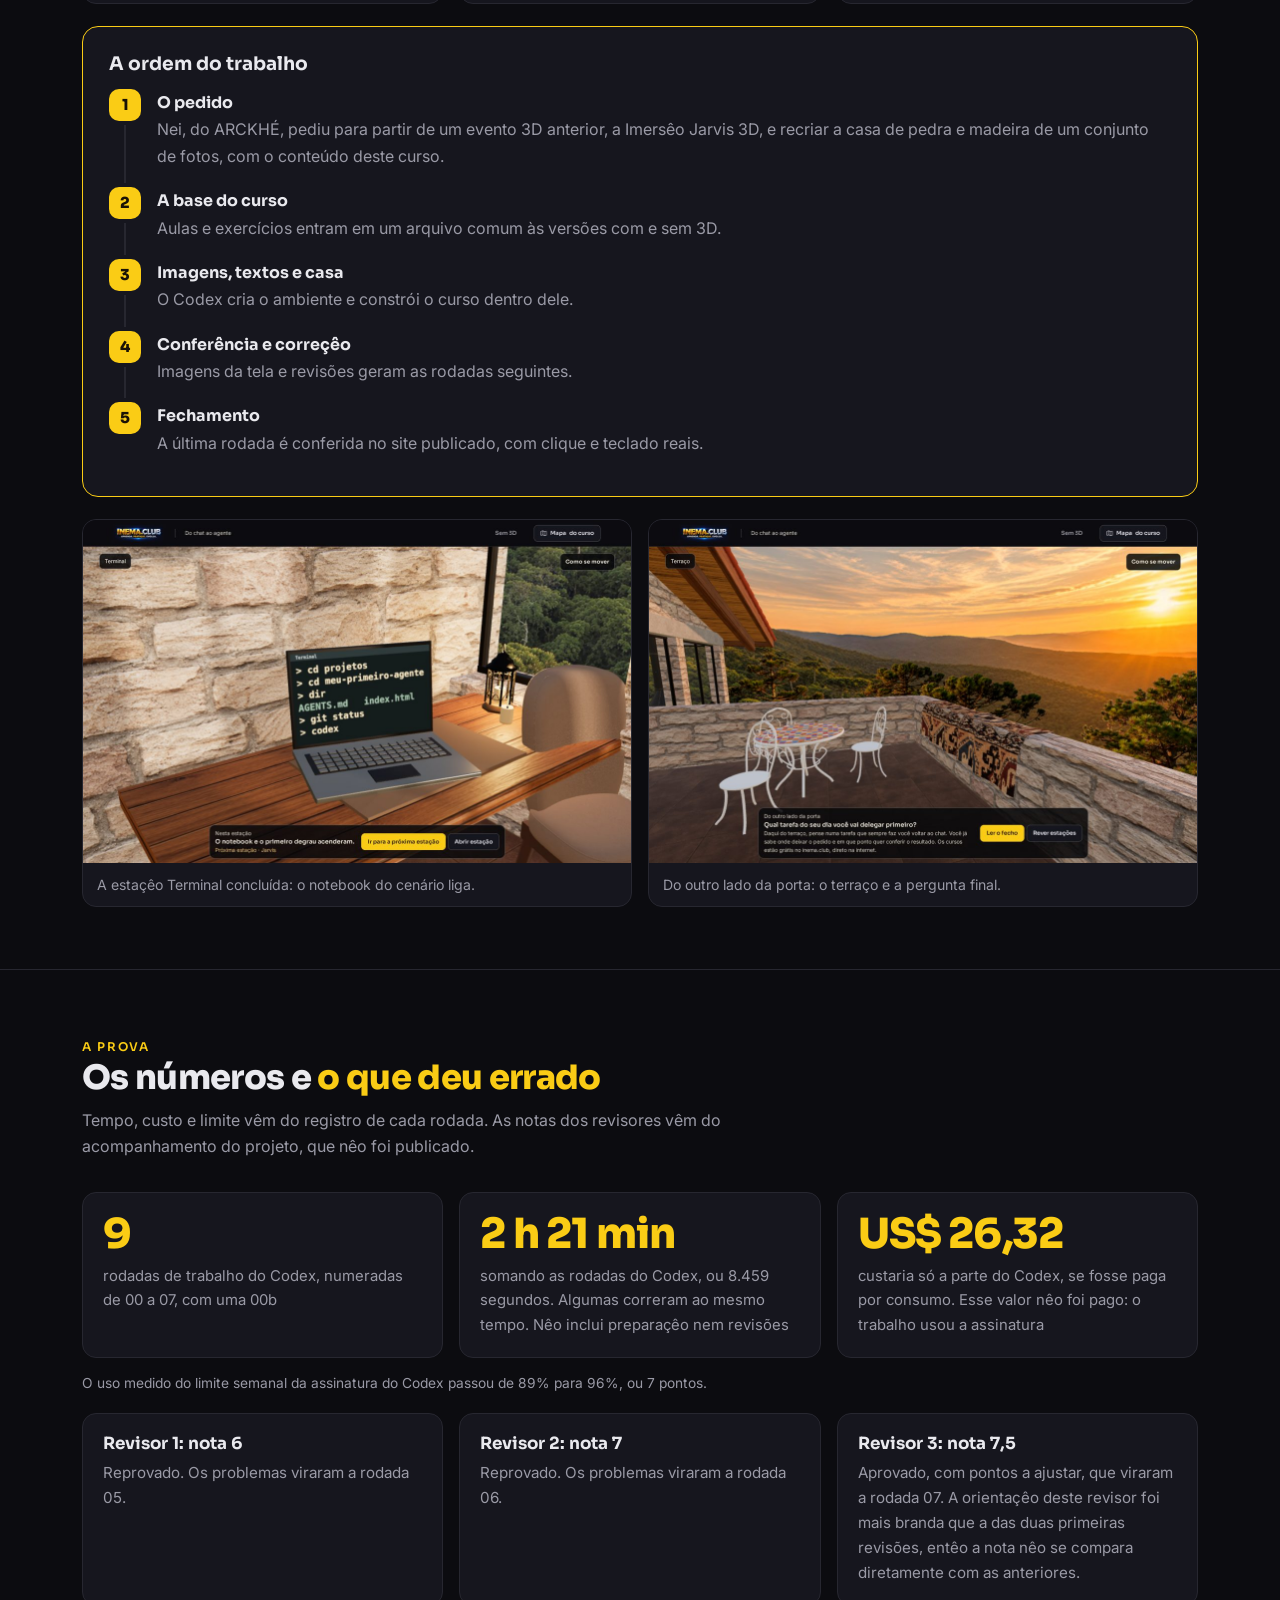
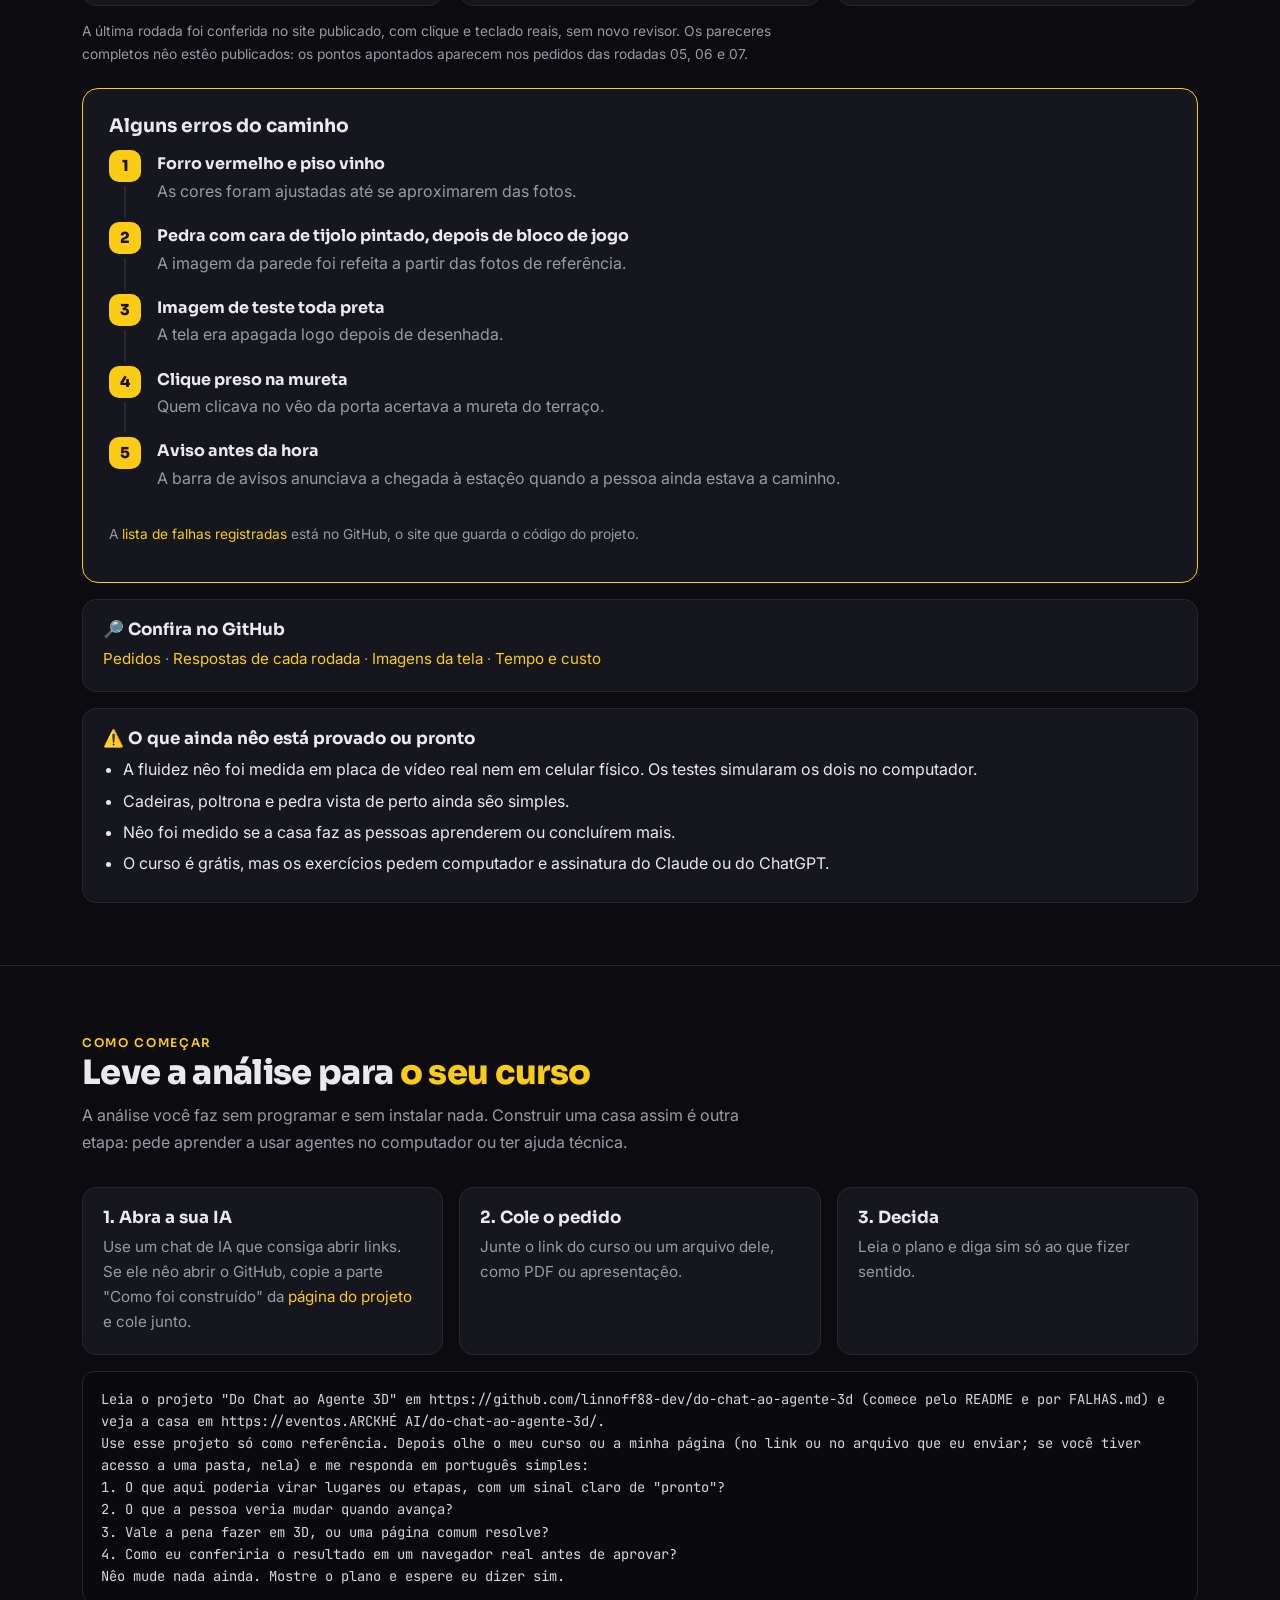
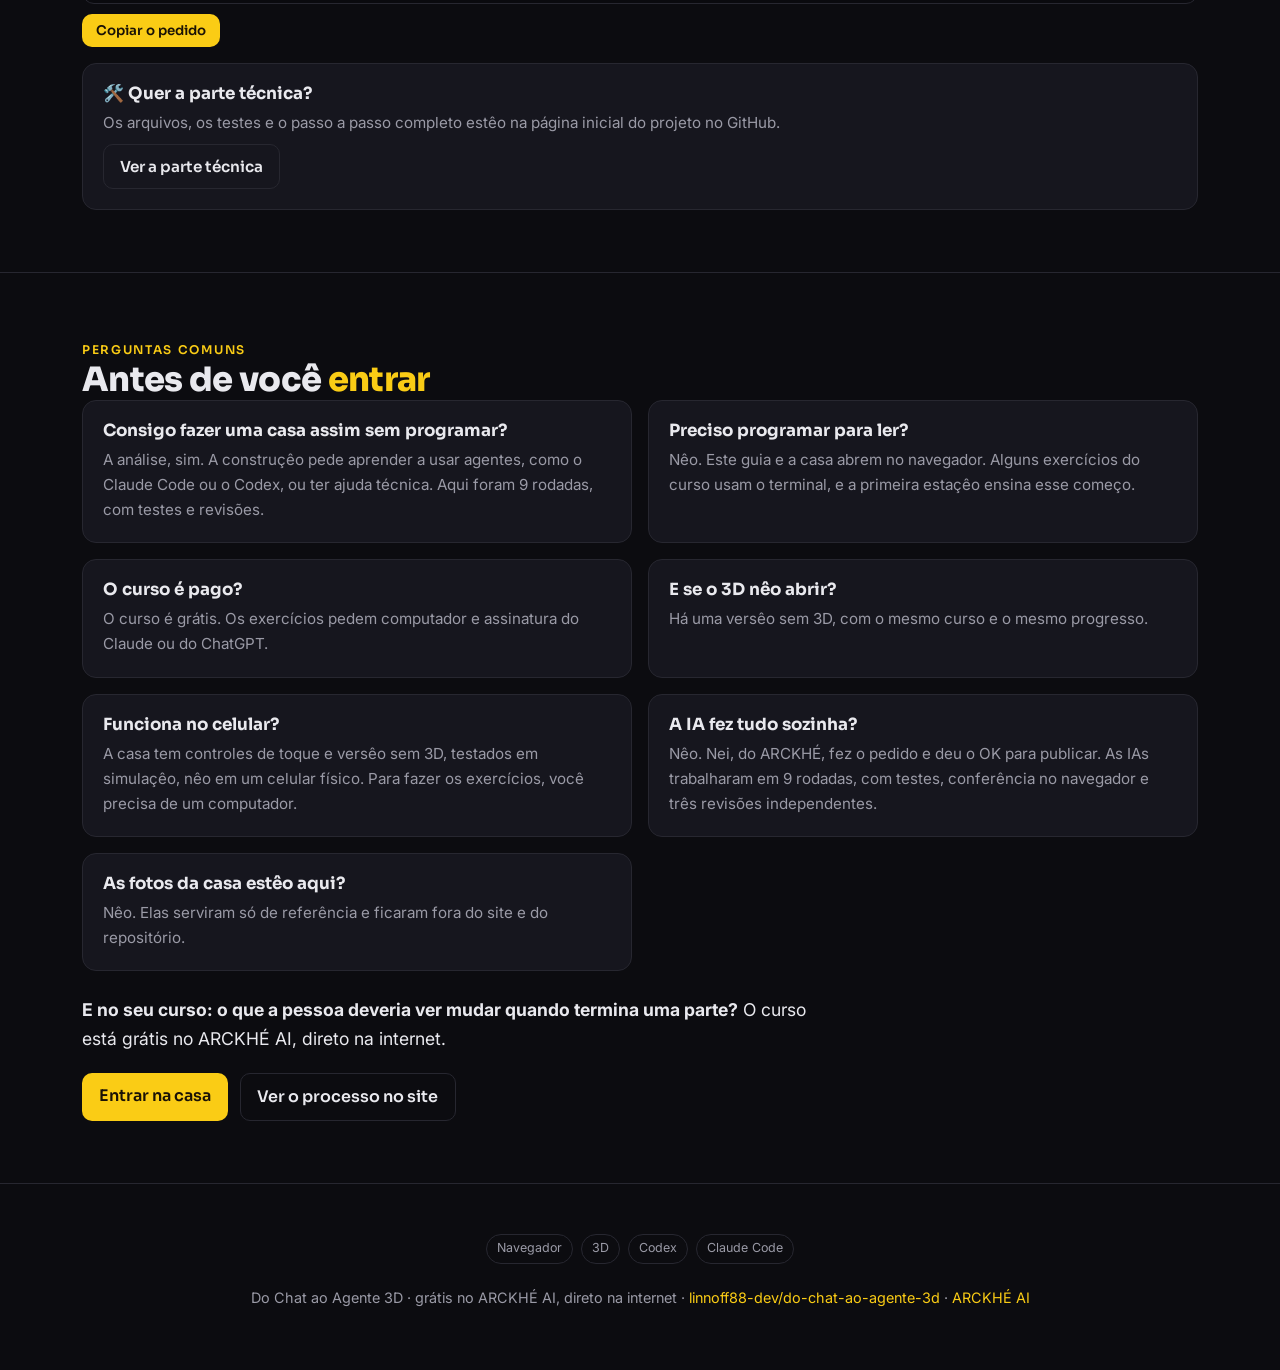
==== commit 66174465: "fix: corrigir encoding UTF-8 + branding ARCKHÉ" ====
--- a/guia/index.html
+++ b/guia/index.html
@@ -191,42 +191,42 @@
     <div>
       <span class="chip">Do Chat ao Agente 3D · como foi construído</span>
       <h1>Seu curso pode virar um lugar. Veja como esta casa 3D foi feita, <span class="amb">com os erros à mostra</span></h1>
-      <p class="lead">Em uma lista de aulas, o aluno conclui uma parte e a tela continua igual: o avanço não aparece. Neste curso sobre passar do chat para agentes de IA, cada parte concluída acende um degrau, até a porta amarela abrir. O guia conta quem fez o quê, o que a IA errou e traz um pedido pronto para analisar o seu curso.</p>
+      <p class="lead">Em uma lista de aulas, o aluno conclui uma parte e a tela continua igual: o avanço nêo aparece. Neste curso sobre passar do chat para agentes de IA, cada parte concluída acende um degrau, até a porta amarela abrir. O guia conta quem fez o quê, o que a IA errou e traz um pedido pronto para analisar o seu curso.</p>
       <div class="cta">
         <a class="btn" href="https://eventos.ARCKHÉ AI/do-chat-ao-agente-3d/" target="_blank" rel="noopener">Entrar na casa</a>
         <a class="btn ghost" href="#explicado">O que você ganha</a>
         <a class="btn ghost" href="#comecar">Como começar</a>
       </div>
-      <p class="mut" style="font-size:.9rem;margin:14px 0 0;max-width:48ch">Entrar é grátis. Os exercícios do curso pedem computador e assinatura do Claude ou do ChatGPT. Analisar o seu curso não exige programar. Construir uma casa assim exige aprender a usar agentes ou ter ajuda técnica.</p>
+      <p class="mut" style="font-size:.9rem;margin:14px 0 0;max-width:48ch">Entrar é grátis. Os exercícios do curso pedem computador e assinatura do Claude ou do ChatGPT. Analisar o seu curso nêo exige programar. Construir uma casa assim exige aprender a usar agentes ou ter ajuda técnica.</p>
     </div>
-    <figure><img src="assets/banner.jpg" alt="Um curso que virou casa: veja como foi construída, com os erros à mostra"><figcaption style="padding:10px 14px;font-size:.88rem;color:var(--mut)">Arte de divulgação, não a casa real. A casa real aparece na seção O ganho.</figcaption></figure>
+    <figure><img src="assets/banner.jpg" alt="Um curso que virou casa: veja como foi construída, com os erros à mostra"><figcaption style="padding:10px 14px;font-size:.88rem;color:var(--mut)">Arte de divulgaçêo, nêo a casa real. A casa real aparece na seçêo O ganho.</figcaption></figure>
   </div>
 </header>
 
 <main>
 <section id="resumo" class="resumo"><div class="wrap">
   <span class="chip">Em uma frase</span>
-  <p><strong>Este projeto mostra como o curso "Do chat ao agente" virou uma casa 3D de pedra e madeira, que abre no navegador.</strong> O curso ensina a passar do chat para agentes, IAs que executam tarefas no computador. Ele tem 37 aulas e 23 exercícios, com uma visão geral e 4 partes. Este guia serve para quem cria cursos ou páginas e quer ver um trabalho assim por dentro: os pedidos feitos às IAs, os erros e os números medidos. Para ler, basta o navegador. O curso é grátis, mas os exercícios pedem computador e assinatura do Claude ou do ChatGPT, e alguns usam o terminal, a janela onde se digitam comandos.</p>
-  <figure style="margin:22px 0 0;border-radius:16px;overflow:hidden;border:1px solid var(--line);box-shadow:0 30px 80px -30px #000"><img src="assets/banner-grade.jpg" alt="O pedido, quem fez o quê, o que deu errado, as revisões, o que ainda falta e o seu projeto" loading="lazy" style="width:100%;display:block"><figcaption style="padding:10px 14px;font-size:.88rem;color:var(--mut)">Arte de divulgação, não a casa real.</figcaption></figure>
+  <p><strong>Este projeto mostra como o curso "Do chat ao agente" virou uma casa 3D de pedra e madeira, que abre no navegador.</strong> O curso ensina a passar do chat para agentes, IAs que executam tarefas no computador. Ele tem 37 aulas e 23 exercícios, com uma visêo geral e 4 partes. Este guia serve para quem cria cursos ou páginas e quer ver um trabalho assim por dentro: os pedidos feitos às IAs, os erros e os números medidos. Para ler, basta o navegador. O curso é grátis, mas os exercícios pedem computador e assinatura do Claude ou do ChatGPT, e alguns usam o terminal, a janela onde se digitam comandos.</p>
+  <figure style="margin:22px 0 0;border-radius:16px;overflow:hidden;border:1px solid var(--line);box-shadow:0 30px 80px -30px #000"><img src="assets/banner-grade.jpg" alt="O pedido, quem fez o quê, o que deu errado, as revisões, o que ainda falta e o seu projeto" loading="lazy" style="width:100%;display:block"><figcaption style="padding:10px 14px;font-size:.88rem;color:var(--mut)">Arte de divulgaçêo, nêo a casa real.</figcaption></figure>
 </div></section>
 
 <!-- VIDEO: entra o explicavideo do projeto quando publicado -->
 
 <section id="explicado"><div class="wrap">
   <span class="chip">O ganho</span>
-  <h2>Você vê o caminho, <span class="amb">não só o resultado</span></h2>
+  <h2>Você vê o caminho, <span class="amb">nêo só o resultado</span></h2>
   <p class="sub">Uma página pronta esconde as tentativas. Este projeto guarda o que foi pedido, o que voltou e o que precisou ser refeito. Os registros publicados foram limpos de caminhos e links internos, por isso alguns pedidos diferem do texto original.</p>
   <div class="grid g2">
     <div class="card"><h3>📄 Um curso em lista</h3><p>As aulas ficam uma embaixo da outra.</p><p>Nada no lugar muda quando o aluno termina uma parte.</p></div>
-    <div class="card"><h3>🏠 O mesmo curso na casa</h3><p>Cada parte tem uma estação na sala: Terminal (comandos), Jarvis (assistente), Filas (tarefas em ordem) e Redes (conteúdo para redes sociais).</p><p>Ao marcar os exercícios de uma parte, a estação liga e um degrau acende. Com as quatro, a porta abre para o terraço.</p></div>
+    <div class="card"><h3>🏠 O mesmo curso na casa</h3><p>Cada parte tem uma estaçêo na sala: Terminal (comandos), Jarvis (assistente), Filas (tarefas em ordem) e Redes (conteúdo para redes sociais).</p><p>Ao marcar os exercícios de uma parte, a estaçêo liga e um degrau acende. Com as quatro, a porta abre para o terraço.</p></div>
   </div>
   <div class="grid g3" style="margin-top:16px">
     <div class="card"><h3>🧭 Quem fez o quê</h3><p>Você vê o que ficou com cada IA e o que passou por conferência.</p></div>
-    <div class="card"><h3>🔎 O que deu errado</h3><p>As falhas estão listadas, cada uma com a menor correção encontrada.</p></div>
-    <div class="card"><h3>📏 Quanto consumiu</h3><p>O tempo de trabalho da IA em cada etapa e o uso da assinatura estão registrados.</p></div>
+    <div class="card"><h3>🔎 O que deu errado</h3><p>As falhas estêo listadas, cada uma com a menor correçêo encontrada.</p></div>
+    <div class="card"><h3>📏 Quanto consumiu</h3><p>O tempo de trabalho da IA em cada etapa e o uso da assinatura estêo registrados.</p></div>
   </div>
   <div class="grid g2" style="margin-top:16px">
-    <figure class="shot"><img src="assets/sala.jpg" alt="Sala da casa 3D com mesa de vidro, lareira preta, janelões para o vale e a porta amarela fechada" loading="lazy"><figcaption>Nenhuma estação feita: a porta amarela continua fechada.</figcaption></figure>
+    <figure class="shot"><img src="assets/sala.jpg" alt="Sala da casa 3D com mesa de vidro, lareira preta, janelões para o vale e a porta amarela fechada" loading="lazy"><figcaption>Nenhuma estaçêo feita: a porta amarela continua fechada.</figcaption></figure>
     <figure class="shot"><img src="assets/porta.jpg" alt="Quatro degraus acesos levando à porta amarela aberta, com o pôr do sol ao fundo" loading="lazy"><figcaption>Quatro estações feitas: os degraus acendem e a porta abre.</figcaption></figure>
   </div>
 </div></section>
@@ -234,10 +234,10 @@
 <section id="dia"><div class="wrap">
   <span class="chip">No seu projeto</span>
   <h2>Três problemas que <span class="amb">este registro ajuda a pensar</span></h2>
-  <p class="sub">Você não precisa querer um site em 3D para aproveitar o que está aqui.</p>
+  <p class="sub">Você nêo precisa querer um site em 3D para aproveitar o que está aqui.</p>
   <div class="grid g3">
-    <div class="card"><h3>🧗 "A página não muda"</h3><p><strong>Hoje:</strong> o aluno conclui uma parte e o lugar continua igual.</p><p><strong>O que olhar aqui:</strong> como cada parte virou um sinal visível na sala.</p></div>
-    <div class="card"><h3>🪞 "A IA disse que ficou pronto"</h3><p><strong>Hoje:</strong> a resposta parece certa, e o erro só aparece na tela.</p><p><strong>O que olhar aqui:</strong> as imagens da tela em um navegador de verdade e o que voltou para correção.</p></div>
+    <div class="card"><h3>🧗 "A página nêo muda"</h3><p><strong>Hoje:</strong> o aluno conclui uma parte e o lugar continua igual.</p><p><strong>O que olhar aqui:</strong> como cada parte virou um sinal visível na sala.</p></div>
+    <div class="card"><h3>🪞 "A IA disse que ficou pronto"</h3><p><strong>Hoje:</strong> a resposta parece certa, e o erro só aparece na tela.</p><p><strong>O que olhar aqui:</strong> as imagens da tela em um navegador de verdade e o que voltou para correçêo.</p></div>
     <div class="card"><h3>🧾 "Quanto isso consome?"</h3><p><strong>Hoje:</strong> você começa sem ideia do tamanho do trabalho.</p><p><strong>O que olhar aqui:</strong> o tempo de cada etapa e quanto do limite semanal da assinatura foi usado. Os números cobrem só a IA que construiu.</p></div>
   </div>
   <div class="prova" style="margin-top:22px">
@@ -250,32 +250,32 @@
     </ol>
   </div>
   <div class="grid g2" style="margin-top:22px">
-    <figure class="shot"><img src="assets/sala-antes.jpg" alt="Primeira versão da sala, com forro vermelho e piso vinho" loading="lazy"><figcaption>Primeira versão conferida: forro vermelho e piso vinho.</figcaption></figure>
-    <figure class="shot"><img src="assets/sala.jpg" alt="Versão final da sala, com forro de madeira clara e piso acobreado" loading="lazy"><figcaption>Versão final: forro de madeira e piso acobreado.</figcaption></figure>
+    <figure class="shot"><img src="assets/sala-antes.jpg" alt="Primeira versêo da sala, com forro vermelho e piso vinho" loading="lazy"><figcaption>Primeira versêo conferida: forro vermelho e piso vinho.</figcaption></figure>
+    <figure class="shot"><img src="assets/sala.jpg" alt="Versêo final da sala, com forro de madeira clara e piso acobreado" loading="lazy"><figcaption>Versêo final: forro de madeira e piso acobreado.</figcaption></figure>
   </div>
 </div></section>
 
 <section id="como"><div class="wrap">
-  <span class="chip">Como foi feito, sem jargão</span>
+  <span class="chip">Como foi feito, sem jargêo</span>
   <h2>Pense em uma obra com <span class="amb">equipe, mestre e vistoria</span></h2>
-  <p class="sub">Um agente é uma IA que, além de responder, executa tarefas no computador. O Codex, da OpenAI, e o Claude Code, da Anthropic, são agentes que escrevem e alteram arquivos. Aqui, cada um teve um papel. Os revisores independentes são novas sessões de IA, sem as anotações de quem construiu.</p>
+  <p class="sub">Um agente é uma IA que, além de responder, executa tarefas no computador. O Codex, da OpenAI, e o Claude Code, da Anthropic, sêo agentes que escrevem e alteram arquivos. Aqui, cada um teve um papel. Os revisores independentes sêo novas sessões de IA, sem as anotações de quem construiu.</p>
   <div class="grid g3">
     <div class="card"><h3>🧱 A equipe: Codex</h3><p>Usou o modelo de IA GPT-6.2 Astra, no nível alto de esforço, em que ele raciocina por mais tempo, e pela assinatura. Trabalhou em 9 rodadas: cada rodada é um pedido executado do início ao fim. Gerou as imagens das superfícies e da paisagem, os textos e o código.</p></div>
-    <div class="card"><h3>📐 O mestre de obras: Claude Code</h3><p>Escreveu a descrição do projeto, os pedidos e os testes. Conferiu no navegador e devolveu o que não passava.</p></div>
+    <div class="card"><h3>📐 O mestre de obras: Claude Code</h3><p>Escreveu a descriçêo do projeto, os pedidos e os testes. Conferiu no navegador e devolveu o que nêo passava.</p></div>
     <div class="card"><h3>🔍 A vistoria: revisores</h3><p>Usaram o curso como visitantes, sem ver as anotações de quem construiu. Deram uma nota e listaram problemas.</p></div>
   </div>
   <div class="prova" style="margin-top:22px">
     <h3 style="margin-bottom:14px">A ordem do trabalho</h3>
     <ol class="tl">
-      <li><b>O pedido</b><br><span class="mut">Nei, do ARCKHÉ, pediu para partir de um evento 3D anterior, a Imersão Jarvis 3D, e recriar a casa de pedra e madeira de um conjunto de fotos, com o conteúdo deste curso.</span></li>
+      <li><b>O pedido</b><br><span class="mut">Nei, do ARCKHÉ, pediu para partir de um evento 3D anterior, a Imersêo Jarvis 3D, e recriar a casa de pedra e madeira de um conjunto de fotos, com o conteúdo deste curso.</span></li>
       <li><b>A base do curso</b><br><span class="mut">Aulas e exercícios entram em um arquivo comum às versões com e sem 3D.</span></li>
       <li><b>Imagens, textos e casa</b><br><span class="mut">O Codex cria o ambiente e constrói o curso dentro dele.</span></li>
-      <li><b>Conferência e correção</b><br><span class="mut">Imagens da tela e revisões geram as rodadas seguintes.</span></li>
+      <li><b>Conferência e correçêo</b><br><span class="mut">Imagens da tela e revisões geram as rodadas seguintes.</span></li>
       <li><b>Fechamento</b><br><span class="mut">A última rodada é conferida no site publicado, com clique e teclado reais.</span></li>
     </ol>
   </div>
   <div class="grid g2" style="margin-top:22px">
-    <figure class="shot"><img src="assets/estacao.jpg" alt="Notebook na estação Terminal, com comandos na tela, depois de concluída" loading="lazy"><figcaption>A estação Terminal concluída: o notebook do cenário liga.</figcaption></figure>
+    <figure class="shot"><img src="assets/estacao.jpg" alt="Notebook na estaçêo Terminal, com comandos na tela, depois de concluída" loading="lazy"><figcaption>A estaçêo Terminal concluída: o notebook do cenário liga.</figcaption></figure>
     <figure class="shot"><img src="assets/terraco.jpg" alt="Terraço com mesa de mosaico, cadeiras brancas e vista do vale ao pôr do sol" loading="lazy"><figcaption>Do outro lado da porta: o terraço e a pergunta final.</figcaption></figure>
   </div>
 </div></section>
@@ -283,35 +283,35 @@
 <section id="prova"><div class="wrap">
   <span class="chip">A prova</span>
   <h2>Os números e <span class="amb">o que deu errado</span></h2>
-  <p class="sub">Tempo, custo e limite vêm do registro de cada rodada. As notas dos revisores vêm do acompanhamento do projeto, que não foi publicado.</p>
+  <p class="sub">Tempo, custo e limite vêm do registro de cada rodada. As notas dos revisores vêm do acompanhamento do projeto, que nêo foi publicado.</p>
   <div class="stats">
     <div class="stat"><b>9</b><span>rodadas de trabalho do Codex, numeradas de 00 a 07, com uma 00b</span></div>
-    <div class="stat"><b>2 h 21 min</b><span>somando as rodadas do Codex, ou 8.459 segundos. Algumas correram ao mesmo tempo. Não inclui preparação nem revisões</span></div>
-    <div class="stat"><b>US$ 26,32</b><span>custaria só a parte do Codex, se fosse paga por consumo. Esse valor não foi pago: o trabalho usou a assinatura</span></div>
+    <div class="stat"><b>2 h 21 min</b><span>somando as rodadas do Codex, ou 8.459 segundos. Algumas correram ao mesmo tempo. Nêo inclui preparaçêo nem revisões</span></div>
+    <div class="stat"><b>US$ 26,32</b><span>custaria só a parte do Codex, se fosse paga por consumo. Esse valor nêo foi pago: o trabalho usou a assinatura</span></div>
   </div>
   <p class="fonte">O uso medido do limite semanal da assinatura do Codex passou de 89% para 96%, ou 7 pontos.</p>
   <div class="grid g3" style="margin-top:18px">
     <div class="card"><h3>Revisor 1: nota 6</h3><p>Reprovado. Os problemas viraram a rodada 05.</p></div>
     <div class="card"><h3>Revisor 2: nota 7</h3><p>Reprovado. Os problemas viraram a rodada 06.</p></div>
-    <div class="card"><h3>Revisor 3: nota 7,5</h3><p>Aprovado, com pontos a ajustar, que viraram a rodada 07. A orientação deste revisor foi mais branda que a das duas primeiras revisões, então a nota não se compara diretamente com as anteriores.</p></div>
-  </div>
-  <p class="fonte">A última rodada foi conferida no site publicado, com clique e teclado reais, sem novo revisor. Os pareceres completos não estão publicados: os pontos apontados aparecem nos pedidos das rodadas 05, 06 e 07.</p>
+    <div class="card"><h3>Revisor 3: nota 7,5</h3><p>Aprovado, com pontos a ajustar, que viraram a rodada 07. A orientaçêo deste revisor foi mais branda que a das duas primeiras revisões, entêo a nota nêo se compara diretamente com as anteriores.</p></div>
+  </div>
+  <p class="fonte">A última rodada foi conferida no site publicado, com clique e teclado reais, sem novo revisor. Os pareceres completos nêo estêo publicados: os pontos apontados aparecem nos pedidos das rodadas 05, 06 e 07.</p>
   <div class="prova" style="margin-top:22px">
     <h3 style="margin-bottom:14px">Alguns erros do caminho</h3>
     <ol class="tl">
       <li><b>Forro vermelho e piso vinho</b><br><span class="mut">As cores foram ajustadas até se aproximarem das fotos.</span></li>
       <li><b>Pedra com cara de tijolo pintado, depois de bloco de jogo</b><br><span class="mut">A imagem da parede foi refeita a partir das fotos de referência.</span></li>
       <li><b>Imagem de teste toda preta</b><br><span class="mut">A tela era apagada logo depois de desenhada.</span></li>
-      <li><b>Clique preso na mureta</b><br><span class="mut">Quem clicava no vão da porta acertava a mureta do terraço.</span></li>
-      <li><b>Aviso antes da hora</b><br><span class="mut">A barra de avisos anunciava a chegada à estação quando a pessoa ainda estava a caminho.</span></li>
+      <li><b>Clique preso na mureta</b><br><span class="mut">Quem clicava no vêo da porta acertava a mureta do terraço.</span></li>
+      <li><b>Aviso antes da hora</b><br><span class="mut">A barra de avisos anunciava a chegada à estaçêo quando a pessoa ainda estava a caminho.</span></li>
     </ol>
     <p class="rod">A <a href="https://github.com/linnoff88-dev/do-chat-ao-agente-3d/blob/main/FALHAS.md" target="_blank" rel="noopener">lista de falhas registradas</a> está no GitHub, o site que guarda o código do projeto.</p>
   </div>
   <div class="card" style="margin-top:16px"><h3>🔎 Confira no GitHub</h3><p><a href="https://github.com/linnoff88-dev/do-chat-ao-agente-3d/tree/main/processo/prompts" target="_blank" rel="noopener">Pedidos</a> · <a href="https://github.com/linnoff88-dev/do-chat-ao-agente-3d/tree/main/processo/rodadas" target="_blank" rel="noopener">Respostas de cada rodada</a> · <a href="https://github.com/linnoff88-dev/do-chat-ao-agente-3d/tree/main/processo/revisoes" target="_blank" rel="noopener">Imagens da tela</a> · <a href="https://github.com/linnoff88-dev/do-chat-ao-agente-3d/blob/main/processo/dados.json" target="_blank" rel="noopener">Tempo e custo</a></p></div>
-  <div class="card" style="margin-top:16px"><h3>⚠️ O que ainda não está provado ou pronto</h3><ul>
-    <li>A fluidez não foi medida em placa de vídeo real nem em celular físico. Os testes simularam os dois no computador.</li>
-    <li>Cadeiras, poltrona e pedra vista de perto ainda são simples.</li>
-    <li>Não foi medido se a casa faz as pessoas aprenderem ou concluírem mais.</li>
+  <div class="card" style="margin-top:16px"><h3>⚠️ O que ainda nêo está provado ou pronto</h3><ul>
+    <li>A fluidez nêo foi medida em placa de vídeo real nem em celular físico. Os testes simularam os dois no computador.</li>
+    <li>Cadeiras, poltrona e pedra vista de perto ainda sêo simples.</li>
+    <li>Nêo foi medido se a casa faz as pessoas aprenderem ou concluírem mais.</li>
     <li>O curso é grátis, mas os exercícios pedem computador e assinatura do Claude ou do ChatGPT.</li>
   </ul></div>
 </div></section>
@@ -321,8 +321,8 @@
   <h2>Leve a análise para <span class="amb">o seu curso</span></h2>
   <p class="sub">A análise você faz sem programar e sem instalar nada. Construir uma casa assim é outra etapa: pede aprender a usar agentes no computador ou ter ajuda técnica.</p>
   <div class="grid g3">
-    <div class="card"><h3>1. Abra a sua IA</h3><p>Use um chat de IA que consiga abrir links. Se ele não abrir o GitHub, copie a parte "Como foi construído" da <a href="https://github.com/linnoff88-dev/do-chat-ao-agente-3d#como-foi-construído" target="_blank" rel="noopener">página do projeto</a> e cole junto.</p></div>
-    <div class="card"><h3>2. Cole o pedido</h3><p>Junte o link do curso ou um arquivo dele, como PDF ou apresentação.</p></div>
+    <div class="card"><h3>1. Abra a sua IA</h3><p>Use um chat de IA que consiga abrir links. Se ele nêo abrir o GitHub, copie a parte "Como foi construído" da <a href="https://github.com/linnoff88-dev/do-chat-ao-agente-3d#como-foi-construído" target="_blank" rel="noopener">página do projeto</a> e cole junto.</p></div>
+    <div class="card"><h3>2. Cole o pedido</h3><p>Junte o link do curso ou um arquivo dele, como PDF ou apresentaçêo.</p></div>
     <div class="card"><h3>3. Decida</h3><p>Leia o plano e diga sim só ao que fizer sentido.</p></div>
   </div>
   <div class="pedido" style="position:relative;margin-top:16px">
@@ -332,23 +332,23 @@
 2. O que a pessoa veria mudar quando avança?
 3. Vale a pena fazer em 3D, ou uma página comum resolve?
 4. Como eu conferiria o resultado em um navegador real antes de aprovar?
-Não mude nada ainda. Mostre o plano e espere eu dizer sim.</pre>
+Nêo mude nada ainda. Mostre o plano e espere eu dizer sim.</pre>
     <button class="btn" id="copiarPedido" style="margin-top:10px;border:0;cursor:pointer">Copiar o pedido</button>
   </div>
-  <div class="card" style="margin-top:16px"><h3>🛠️ Quer a parte técnica?</h3><p>Os arquivos, os testes e o passo a passo completo estão na página inicial do projeto no GitHub.</p><p><a class="btn ghost" href="https://github.com/linnoff88-dev/do-chat-ao-agente-3d#instalação-técnica" target="_blank" rel="noopener">Ver a parte técnica</a></p></div>
+  <div class="card" style="margin-top:16px"><h3>🛠️ Quer a parte técnica?</h3><p>Os arquivos, os testes e o passo a passo completo estêo na página inicial do projeto no GitHub.</p><p><a class="btn ghost" href="https://github.com/linnoff88-dev/do-chat-ao-agente-3d#instalaçêo-técnica" target="_blank" rel="noopener">Ver a parte técnica</a></p></div>
 </div></section>
 
 <section id="faq"><div class="wrap">
   <span class="chip">Perguntas comuns</span>
   <h2>Antes de você <span class="amb">entrar</span></h2>
   <div class="grid g2">
-    <div class="card"><h3>Consigo fazer uma casa assim sem programar?</h3><p>A análise, sim. A construção pede aprender a usar agentes, como o Claude Code ou o Codex, ou ter ajuda técnica. Aqui foram 9 rodadas, com testes e revisões.</p></div>
-    <div class="card"><h3>Preciso programar para ler?</h3><p>Não. Este guia e a casa abrem no navegador. Alguns exercícios do curso usam o terminal, e a primeira estação ensina esse começo.</p></div>
+    <div class="card"><h3>Consigo fazer uma casa assim sem programar?</h3><p>A análise, sim. A construçêo pede aprender a usar agentes, como o Claude Code ou o Codex, ou ter ajuda técnica. Aqui foram 9 rodadas, com testes e revisões.</p></div>
+    <div class="card"><h3>Preciso programar para ler?</h3><p>Nêo. Este guia e a casa abrem no navegador. Alguns exercícios do curso usam o terminal, e a primeira estaçêo ensina esse começo.</p></div>
     <div class="card"><h3>O curso é pago?</h3><p>O curso é grátis. Os exercícios pedem computador e assinatura do Claude ou do ChatGPT.</p></div>
-    <div class="card"><h3>E se o 3D não abrir?</h3><p>Há uma versão sem 3D, com o mesmo curso e o mesmo progresso.</p></div>
-    <div class="card"><h3>Funciona no celular?</h3><p>A casa tem controles de toque e versão sem 3D, testados em simulação, não em um celular físico. Para fazer os exercícios, você precisa de um computador.</p></div>
-    <div class="card"><h3>A IA fez tudo sozinha?</h3><p>Não. Nei, do ARCKHÉ, fez o pedido e deu o OK para publicar. As IAs trabalharam em 9 rodadas, com testes, conferência no navegador e três revisões independentes.</p></div>
-    <div class="card"><h3>As fotos da casa estão aqui?</h3><p>Não. Elas serviram só de referência e ficaram fora do site e do repositório.</p></div>
+    <div class="card"><h3>E se o 3D nêo abrir?</h3><p>Há uma versêo sem 3D, com o mesmo curso e o mesmo progresso.</p></div>
+    <div class="card"><h3>Funciona no celular?</h3><p>A casa tem controles de toque e versêo sem 3D, testados em simulaçêo, nêo em um celular físico. Para fazer os exercícios, você precisa de um computador.</p></div>
+    <div class="card"><h3>A IA fez tudo sozinha?</h3><p>Nêo. Nei, do ARCKHÉ, fez o pedido e deu o OK para publicar. As IAs trabalharam em 9 rodadas, com testes, conferência no navegador e três revisões independentes.</p></div>
+    <div class="card"><h3>As fotos da casa estêo aqui?</h3><p>Nêo. Elas serviram só de referência e ficaram fora do site e do repositório.</p></div>
   </div>
   <p style="margin:24px 0 0;font-size:1.1rem;max-width:66ch"><strong>E no seu curso: o que a pessoa deveria ver mudar quando termina uma parte?</strong> O curso está grátis no ARCKHÉ AI, direto na internet.</p>
   <div class="entrar"><a class="btn" href="https://eventos.ARCKHÉ AI/do-chat-ao-agente-3d/" target="_blank" rel="noopener">Entrar na casa</a> <a class="btn ghost" href="https://eventos.ARCKHÉ AI/do-chat-ao-agente-3d/processo/" target="_blank" rel="noopener">Ver o processo no site</a></div>
